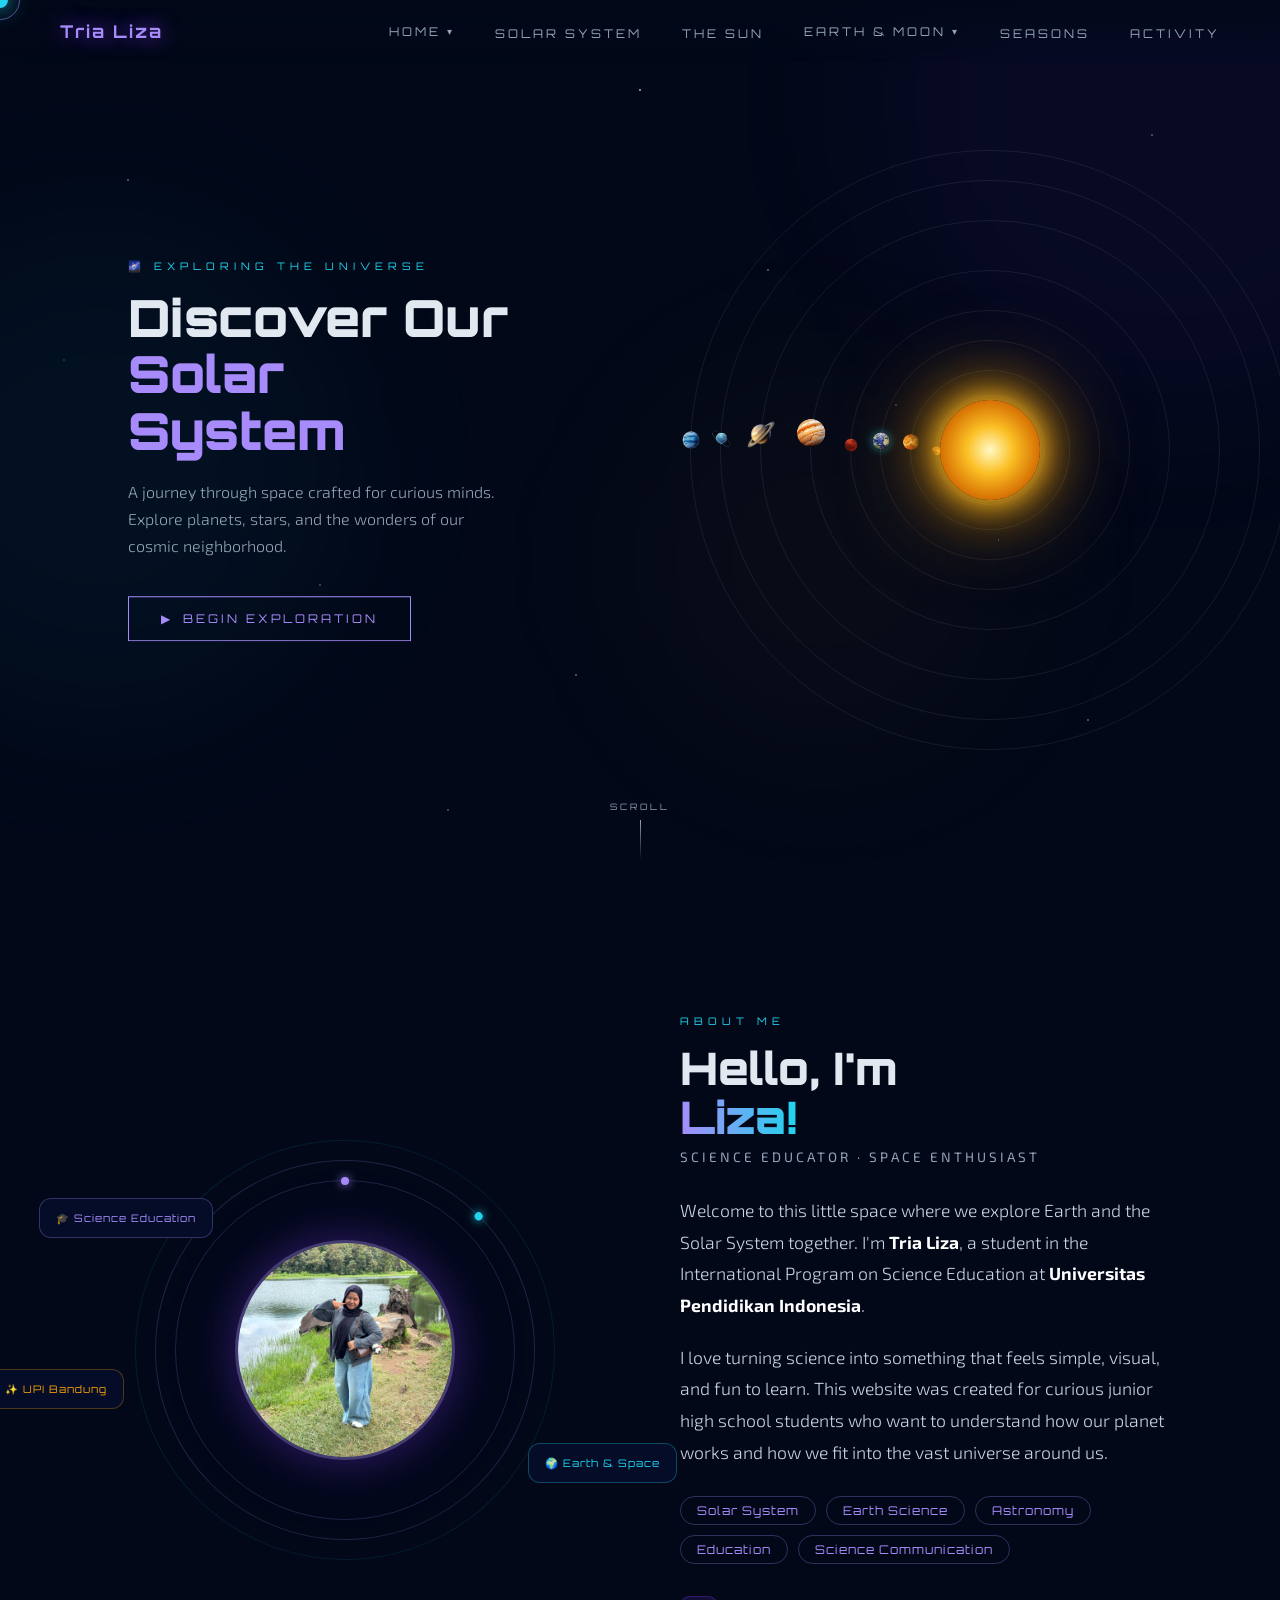
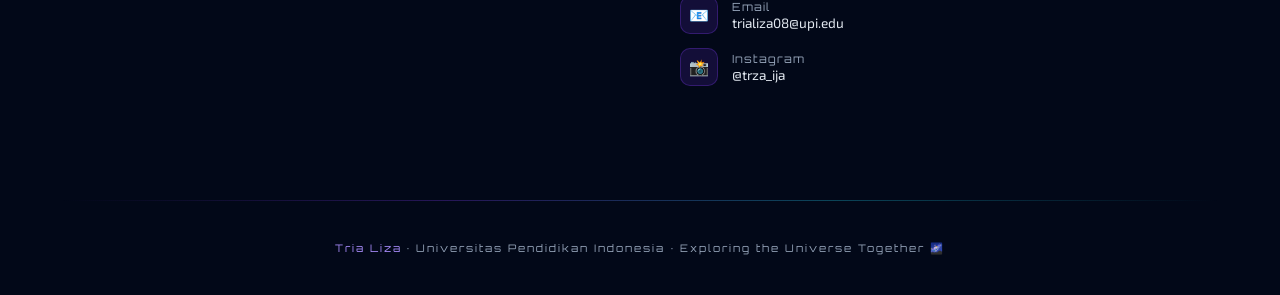
==== index.html @ 31dee335 "first commit" ====
<!DOCTYPE html>
<html lang="en">
<head>
<meta charset="UTF-8">
<meta name="viewport" content="width=device-width, initial-scale=1.0">
<title>Tria Liza | Solar System Explorer</title>
<link href="https://fonts.googleapis.com/css2?family=Orbitron:wght@400;700;900&family=Exo+2:ital,wght@0,300;0,400;0,600;1,300&display=swap" rel="stylesheet">
<link rel="stylesheet" href="images/styles.css">
</head>
<body>

<div class="cursor" id="cursor"></div>
<div class="cursor-trail" id="cursorTrail"></div>
<div class="stars-bg"></div>
<div class="nebula nebula-1"></div>
<div class="nebula nebula-2"></div>
<div class="nebula nebula-3"></div>

<!-- NAV -->
<nav>
  <a class="nav-logo" href="index.html">Tria Liza</a>
  <ul class="nav-links">
    <li class="has-dropdown">
      <a href="#">Home <span class="arrow">▾</span></a>
      <ul class="dropdown">
        <li><a href="index.html#home">Home</a></li>
        <li><a href="index.html#about">About Me</a></li>
        <li><a href="SDGs.html">SDGs</a></li>
      </ul>
    </li>
    <li><a href="solarsystem.html" class="nav-active">Solar System</a></li>
    <li><a href="sun.html">The Sun</a></li>
    <li class="has-dropdown">
      <a href="earth&moon.html">Earth & Moon <span class="arrow">▾</span></a>
      <ul class="dropdown">
        <li><a href="earth&moon.html?tab=earth">🌍 Earth</a></li>
        <li><a href="earth&moon.html?tab=moon">🌕 Moon</a></li>
      </ul>
    </li>
    <li><a href="seasons.html">Seasons</a></li>
    <li><a href="Activity.html">Activity</a></li>
  </ul>
</nav>

<!-- HERO -->
<section id="home">
  <div class="hero-text">
    <div class="hero-eyebrow">🌌 Exploring The Universe</div>
    <h1 class="hero-title">Discover Our <span>Solar System</span></h1>
    <p class="hero-sub">A journey through space crafted for curious minds. Explore planets, stars, and the wonders of our cosmic neighborhood.</p>
    <a href="#planets" class="hero-cta">
      <span>▶</span> Begin Exploration
    </a>
  </div>

  <div class="solar-system" id="solarSystem">
    <div class="sun"></div>

    <!-- Mercury -->
    <div class="orbit orbit-mercury">
      <div class="planet planet-mercury">
        <img src="images/Download_Mercury_planet_on_transparent_backdrop_for_free-removebg-preview.png" style="width:100%;height:100%;border-radius:50%;object-fit:cover;">
        <span class="planet-label">Mercury</span>
      </div>
    </div>

    <!-- Venus -->
    <div class="orbit orbit-venus">
      <div class="planet planet-venus">
        <img src="images/Earth_Venus_Planet_Solar_System_Night_Sky_PNG-removebg-preview.png" style="width:100%;height:100%;border-radius:50%;object-fit:cover;">
        <span class="planet-label">Venus</span>
      </div>
    </div>

    <!-- Earth -->
    <div class="orbit orbit-earth">
      <div class="planet planet-earth">
        <img src="images/download__3_-removebg-preview.png" style="width:100%;height:100%;border-radius:50%;object-fit:cover;">
        <span class="planet-label">Earth</span>
      </div>
    </div>

    <!-- Mars -->
    <div class="orbit orbit-mars">
      <div class="planet planet-mars">
        <img src="images/There_s_no_other_planet_in_the_Solar_System_that_is_redder_than_Mars__the_red_planet__-removebg-preview.png" style="width:100%;height:100%;border-radius:50%;object-fit:cover;">
        <span class="planet-label">Mars</span>
      </div>
    </div>

    <!-- Jupiter -->
    <div class="orbit orbit-jupiter">
      <div class="planet planet-jupiter">
        <img src="images/Beautiful_Planet_Jupiter__Solar_System__Space__Planet_PNG_Transparent_Image_and_Clipart_for_Free_Download-removebg-preview.png" style="width:100%;height:100%;border-radius:50%;object-fit:cover;">
        <span class="planet-label">Jupiter</span>
      </div>
    </div>

    <!-- Saturn -->
    <div class="orbit orbit-saturn">
      <div class="planet-saturn-wrap">
        <img src="images/Staurnus.png" style="width:28px;height:28px;object-fit:cover;">
        <span class="planet-label">Saturn</span>
      </div>
    </div>

    <!-- Uranus -->
    <div class="orbit orbit-uranus">
      <div class="planet planet-uranus">
        <img src="images/Uranus-removebg-preview.png" style="width:100%;height:100%;border-radius:50%;object-fit:cover;">
        <span class="planet-label">Uranus</span>
      </div>
    </div>

    <!-- Neptune -->
    <div class="orbit orbit-neptune">
      <div class="planet planet-neptune">
        <img src="images/Download_Contemporary_Neptune_Images_for_Your_Creative_Projects_for_free-removebg-preview.png" style="width:100%;height:100%;border-radius:50%;object-fit:cover;">
        <span class="planet-label">Neptune</span>
      </div>
    </div>
  </div>

  <div class="scroll-hint">SCROLL</div>
</section>

<!-- ABOUT ME -->
<section id="about">
  <div class="about-container">
    <div class="profile-wrap">
      <div class="profile-orbit">
        <div class="profile-ring ring-1">
          <div class="ring-dot"></div>
        </div>
        <div class="profile-ring ring-2">
          <div class="ring-dot ring-dot-cyan"></div>
        </div>
        <div class="profile-ring ring-3"></div>
        <div class="profile-img-wrap">
          <div class="profile-placeholder">
            <img src="images/WhatsApp Image 2026-02-26 at 04.43.34.jpeg" alt="Tria Liza">
          </div>
        </div>
      </div>
      <div class="float-badge badge-1">🎓 Science Education</div>
      <div class="float-badge badge-2">🌍 Earth & Space</div>
      <div class="float-badge badge-3">✨ UPI Bandung</div>
    </div>

    <div class="about-text">
      <span class="section-tag">About Me</span>
      <h2 class="about-name">Hello, I'm <br><span class="highlight">Liza!</span></h2>
      <p class="about-role">Science Educator · Space Enthusiast</p>
      <p class="about-desc">
        Welcome to this little space where we explore Earth and the Solar System together. I'm <strong style="color:white;">Tria Liza</strong>, a student in the International Program on Science Education at <strong style="color:white;">Universitas Pendidikan Indonesia</strong>.
      </p>
      <p class="about-desc">
        I love turning science into something that feels simple, visual, and fun to learn. This website was created for curious junior high school students who want to understand how our planet works and how we fit into the vast universe around us.
      </p>
      <div class="about-tags">
        <span class="tag">Solar System</span>
        <span class="tag">Earth Science</span>
        <span class="tag">Astronomy</span>
        <span class="tag">Education</span>
        <span class="tag">Science Communication</span>
      </div>
      <div class="contact-items">
        <div class="contact-item">
          <div class="contact-icon">📧</div>
          <div>
            <div class="contact-label">Email</div>
            <div class="contact-val">trializa08@upi.edu</div>
          </div>
        </div>
        <div class="contact-item">
          <div class="contact-icon">📸</div>
          <div>
            <div class="contact-label">Instagram</div>
            <div class="contact-val">@trza_ija</div>
          </div>
        </div>
      </div>
    </div>
  </div>
</section>

<div class="cosmic-divider"></div>

<footer>
  <span>Tria Liza</span> · Universitas Pendidikan Indonesia · Exploring the Universe Together 🌌
</footer>

<script src="images/main.js"></script>
</body>
</html>
---- images/styles.css ----
@import url('https://fonts.googleapis.com/css2?family=Orbitron:wght@400;700;900&family=Exo+2:ital,wght@0,300;0,400;0,600;1,300&display=swap');

/* ─── VARIABLES ─── */
:root {
  --space:  #020818;
  --deep:   #050d2a;
  --accent: #7c3aed;
  --glow:   #a78bfa;
  --gold:   #f59e0b;
  --orange: #f97316;
  --cyan:   #22d3ee;
  --text:   #e2e8f0;
  --muted:  #94a3b8;
}

/* ─── RESET ─── */
* { margin: 0; padding: 0; box-sizing: border-box; }
html { scroll-behavior: smooth; }
body {
  background: var(--space);
  color: var(--text);
  font-family: 'Exo 2', sans-serif;
  overflow-x: hidden;
  cursor: none;
}

/* ─── CUSTOM CURSOR ─── */
.cursor {
  position: fixed;
  width: 16px; height: 16px;
  background: var(--cyan);
  border-radius: 50%;
  pointer-events: none;
  z-index: 9999;
  transform: translate(-50%, -50%);
  transition: width 0.2s, height 0.2s, background 0.2s;
  box-shadow: 0 0 20px var(--cyan);
  mix-blend-mode: screen;
}
.cursor-trail {
  position: fixed;
  width: 40px; height: 40px;
  border: 1px solid var(--glow);
  border-radius: 50%;
  pointer-events: none;
  z-index: 9998;
  transform: translate(-50%, -50%);
  transition: all 0.1s ease;
  opacity: 0.5;
}

/* ─── STARS BACKGROUND ─── */
.stars-bg {
  position: fixed;
  top: 0; left: 0;
  width: 100%; height: 100%;
  pointer-events: none;
  z-index: 0;
  background:
    radial-gradient(1px 1px at 10% 20%, white, transparent),
    radial-gradient(1px 1px at 25% 65%, rgba(255,255,255,0.7), transparent),
    radial-gradient(1.5px 1.5px at 50% 10%, white, transparent),
    radial-gradient(1px 1px at 70% 45%, rgba(255,255,255,0.6), transparent),
    radial-gradient(1px 1px at 85% 80%, white, transparent),
    radial-gradient(1px 1px at 35% 90%, rgba(255,255,255,0.8), transparent),
    radial-gradient(1px 1px at 60% 30%, white, transparent),
    radial-gradient(2px 2px at 15% 55%, rgba(167,139,250,0.6), transparent),
    radial-gradient(1px 1px at 90% 15%, rgba(255,255,255,0.9), transparent),
    radial-gradient(1px 1px at 45% 75%, white, transparent),
    radial-gradient(1px 1px at 78% 60%, rgba(255,255,255,0.5), transparent),
    radial-gradient(1.5px 1.5px at 5% 40%, rgba(34,211,238,0.4), transparent);
}

/* ─── NEBULA ─── */
.nebula {
  position: fixed;
  border-radius: 50%;
  filter: blur(80px);
  pointer-events: none;
  z-index: 0;
}
.nebula-1 { width: 600px; height: 600px; background: rgba(124,58,237,0.06); top: -200px; right: -200px; }
.nebula-2 { width: 500px; height: 500px; background: rgba(34,211,238,0.04); bottom: 20%; left: -150px; }
.nebula-3 { width: 400px; height: 400px; background: rgba(245,158,11,0.03); top: 40%;   right: 20%; }

/* ─── NAV ─── */
nav {
  position: fixed;
  top: 0; left: 0; right: 0;
  z-index: 100;
  padding: 20px 60px;
  display: flex;
  justify-content: space-between;
  align-items: center;
  background: linear-gradient(to bottom, rgba(2,8,24,0.9), transparent);
  backdrop-filter: blur(10px);
}
.nav-logo {
  font-family: 'Orbitron', sans-serif;
  font-size: 1.1rem;
  font-weight: 700;
  letter-spacing: 2px;
  color: var(--glow);
  text-shadow: 0 0 20px var(--accent);
  text-decoration: none;
}
.nav-links {
  display: flex;
  gap: 40px;
  list-style: none;
  align-items: center;
}
.nav-links a {
  font-family: 'Orbitron', sans-serif;
  font-size: 0.75rem;
  letter-spacing: 3px;
  text-transform: uppercase;
  color: var(--muted);
  text-decoration: none;
  transition: color 0.3s;
  position: relative;
}
.nav-links a::after {
  content: '';
  position: absolute;
  bottom: -4px; left: 0;
  width: 0; height: 1px;
  background: var(--cyan);
  transition: width 0.3s;
}
.nav-links a:hover { color: var(--cyan); }
.nav-links a:hover::after { width: 100%; }

/* ─── DROPDOWN ─── */
.has-dropdown { position: relative; }
.has-dropdown > a { display: flex; align-items: center; gap: 6px; }
.arrow { font-size: .65rem; transition: transform .3s; }
.has-dropdown.open .arrow { transform: rotate(180deg); }
.dropdown {
  display: none; flex-direction: column;
  position: absolute; top: calc(100% + 14px); left: 50%;
  transform: translateX(-50%);
  background: rgba(5,13,42,.97);
  border: 1px solid rgba(167,139,250,.2);
  border-radius: 14px; padding: 10px 0;
  list-style: none; min-width: 180px;
  backdrop-filter: blur(16px);
  box-shadow: 0 8px 40px rgba(124,58,237,.25);
  z-index: 200;
}
.has-dropdown.open .dropdown { display: flex; }
.dropdown li a {
  display: flex; align-items: center; gap: 10px;
  padding: 10px 20px;
  font-family: 'Orbitron', sans-serif; font-size: .68rem;
  letter-spacing: 1.5px; color: var(--muted);
  text-decoration: none;
  transition: color .2s, background .2s; white-space: nowrap;
}
.dropdown li a::after { display: none; }
.dropdown li a:hover { color: var(--cyan); background: rgba(34,211,238,.07); }
/* ─── COSMIC DIVIDER ─── */
.cosmic-divider {
  height: 1px;
  background: linear-gradient(to right, transparent, var(--accent), var(--cyan), transparent);
  margin: 0 60px;
  opacity: 0.3;
  position: relative;
  z-index: 1;
}

/* ─── FOOTER ─── */
footer {
  position: relative;
  z-index: 1;
  text-align: center;
  padding: 40px;
  font-family: 'Orbitron', sans-serif;
  font-size: 0.65rem;
  letter-spacing: 2px;
  color: var(--muted);
}
footer span { color: var(--glow); }

/* ══════════════════════════════════════
   INDEX.HTML ONLY STYLES BELOW
   ══════════════════════════════════════ */

/* ─── HERO SECTION ─── */
#home {
  position: relative;
  height: 100vh;
  display: flex;
  align-items: center;
  justify-content: center;
  overflow: hidden;
}
.hero-text {
  position: absolute;
  left: 10%; top: 50%;
  transform: translateY(-50%);
  z-index: 20;
  max-width: 380px;
}
.hero-eyebrow {
  font-family: 'Orbitron', sans-serif;
  font-size: 0.65rem; letter-spacing: 5px;
  color: var(--cyan); text-transform: uppercase;
  margin-bottom: 16px;
  opacity: 0; animation: fadeUp 0.8s 0.3s ease forwards;
}
.hero-title {
  font-family: 'Orbitron', sans-serif;
  font-size: clamp(2rem, 4vw, 3.2rem);
  font-weight: 900; line-height: 1.1; margin-bottom: 20px;
  opacity: 0; animation: fadeUp 0.8s 0.6s ease forwards;
}
.hero-title span { color: var(--glow); }
.hero-sub {
  font-size: 1rem; font-weight: 300; line-height: 1.7;
  color: var(--muted); margin-bottom: 36px;
  opacity: 0; animation: fadeUp 0.8s 0.9s ease forwards;
}
.hero-cta {
  display: inline-flex; align-items: center; gap: 10px;
  padding: 14px 32px;
  background: transparent; border: 1px solid var(--glow);
  color: var(--glow);
  font-family: 'Orbitron', sans-serif;
  font-size: 0.75rem; letter-spacing: 3px;
  text-decoration: none; text-transform: uppercase;
  transition: all 0.3s;
  opacity: 0; animation: fadeUp 0.8s 1.2s ease forwards;
  position: relative; overflow: hidden;
}
.hero-cta::before {
  content: ''; position: absolute; top: 0; left: -100%;
  width: 100%; height: 100%;
  background: linear-gradient(90deg, transparent, rgba(124,58,237,0.3), transparent);
  transition: left 0.5s;
}
.hero-cta:hover::before { left: 100%; }
.hero-cta:hover {
  background: rgba(124,58,237,0.2);
  box-shadow: 0 0 30px rgba(124,58,237,0.4);
  color: white;
}
@keyframes fadeUp {
  from { opacity: 0; transform: translateY(30px); }
  to   { opacity: 1; transform: translateY(0); }
}

/* ─── SCROLL HINT ─── */
.scroll-hint {
  position: absolute; bottom: 40px; left: 50%;
  transform: translateX(-50%);
  display: flex; flex-direction: column; align-items: center; gap: 8px;
  font-family: 'Orbitron', sans-serif;
  font-size: 0.55rem; letter-spacing: 3px; color: var(--muted);
  animation: bounce 2s infinite;
}
.scroll-hint::after {
  content: ''; width: 1px; height: 40px;
  background: linear-gradient(to bottom, var(--muted), transparent);
}
@keyframes bounce {
  0%, 100% { transform: translateX(-50%) translateY(0); }
  50%       { transform: translateX(-50%) translateY(-10px); }
}

/* ─── SOLAR SYSTEM ─── */
.solar-system {
  position: relative;
  width: 600px; height: 600px;
  flex-shrink: 0; margin-left: auto; margin-right: -10px;
}
.sun {
  position: absolute; top: 50%; left: 50%;
  transform: translate(-50%, -50%);
  width: 100px; height: 100px;
  background: radial-gradient(circle, #fff9c4, #fbbf24, #d97706, #92400e);
  border-radius: 50%;
  box-shadow: 0 0 30px #fbbf24, 0 0 60px #f59e0b, 0 0 100px rgba(245,158,11,0.5), 0 0 150px rgba(245,158,11,0.2);
  overflow: hidden; z-index: 10;
  animation: sunPulse 3s ease-in-out infinite;
}
@keyframes sunPulse {
  0%, 100% { box-shadow: 0 0 30px #fbbf24, 0 0 60px #f59e0b, 0 0 100px rgba(245,158,11,0.5); }
  50%       { box-shadow: 0 0 50px #fbbf24, 0 0 80px #f59e0b, 0 0 150px rgba(245,158,11,0.6), 0 0 200px rgba(245,158,11,0.3); }
}
.orbit {
  position: absolute; top: 50%; left: 50%;
  transform: translate(-50%, -50%);
  border-radius: 50%; border: 1px solid rgba(255,255,255,0.08);
  animation: orbitSpin linear infinite;
}
.planet {
  position: absolute; border-radius: 50%;
  top: 50%; left: 0; transform: translateY(-50%);
}
@keyframes orbitSpin {
  from { transform: translate(-50%, -50%) rotate(0deg); }
  to   { transform: translate(-50%, -50%) rotate(360deg); }
}
.orbit-mercury  { width: 110px; height: 110px; animation-duration: 4s; }
.planet-mercury { width: 10px;  height: 10px;  background: none; margin-left: -5px;  margin-top: -5px; }
.orbit-venus    { width: 160px; height: 160px; animation-duration: 7s; }
.planet-venus   { width: 16px;  height: 16px;  background: none; margin-left: -8px;  margin-top: -8px; }
.orbit-earth    { width: 220px; height: 220px; animation-duration: 12s; }
.planet-earth   { width: 18px;  height: 18px;  background: none; margin-left: -9px;  margin-top: -9px; box-shadow: 0 0 8px rgba(34,211,238,0.5); }
.orbit-mars     { width: 280px; height: 280px; animation-duration: 20s; }
.planet-mars    { width: 14px;  height: 14px;  background: none; margin-left: -7px;  margin-top: -7px; }
.orbit-jupiter  { width: 360px; height: 360px; animation-duration: 40s; }
.planet-jupiter { width: 34px;  height: 34px;  background: none; margin-left: -17px; margin-top: -17px; }
.orbit-saturn   { width: 460px; height: 460px; animation-duration: 70s; }
.planet-saturn-wrap { position: absolute; top: 50%; left: 0; transform: translateY(-50%); margin-left: -14px; margin-top: -14px; }
.planet-saturn  { width: 60px;  height: 60px;  background: none; border-radius: 0; }
.orbit-uranus   { width: 540px; height: 540px; animation-duration: 100s; }
.planet-uranus  { width: 22px;  height: 22px;  background: none; margin-left: -11px; margin-top: -11px; }
.orbit-neptune  { width: 600px; height: 600px; animation-duration: 130s; }
.planet-neptune { width: 20px;  height: 20px;  background: none; margin-left: -10px; margin-top: -10px; }

.planet-label {
  position: absolute;
  font-family: 'Orbitron', sans-serif; font-size: 0.55rem; letter-spacing: 1px;
  color: var(--muted); white-space: nowrap;
  top: -18px; left: 50%; transform: translateX(-50%);
  opacity: 0; transition: opacity 0.3s;
}
.planet:hover .planet-label,
.planet-saturn-wrap:hover .planet-label { opacity: 1; color: var(--cyan); }

/* ─── PLANETS INFO SECTION ─── */
#planets { position: relative; z-index: 1; padding: 100px 60px; }
.section-header { text-align: center; margin-bottom: 70px; }
.section-tag {
  font-family: 'Orbitron', sans-serif; font-size: 0.65rem;
  letter-spacing: 5px; color: var(--cyan); text-transform: uppercase;
  margin-bottom: 16px; display: block;
}
.section-title {
  font-family: 'Orbitron', sans-serif;
  font-size: clamp(1.8rem, 3vw, 2.5rem); font-weight: 700; line-height: 1.2;
}
.section-title span { color: var(--glow); }

.planets-grid {
  display: grid;
  grid-template-columns: repeat(auto-fit, minmax(200px, 1fr));
  gap: 20px; max-width: 1200px; margin: 0 auto;
}
.planet-card {
  background: linear-gradient(135deg, rgba(255,255,255,0.04), rgba(255,255,255,0.01));
  border: 1px solid rgba(255,255,255,0.07);
  border-radius: 16px; padding: 28px 22px;
  transition: all 0.4s; cursor: default; position: relative; overflow: hidden;
}
.planet-card::before {
  content: ''; position: absolute; top: 0; left: 0;
  width: 100%; height: 2px;
  background: var(--card-color, var(--glow));
  transform: scaleX(0); transition: transform 0.4s; transform-origin: left;
}
.planet-card:hover { transform: translateY(-8px); border-color: rgba(255,255,255,0.15); }
.planet-card:hover::before { transform: scaleX(1); }
.card-title {
  font-family: 'Orbitron', sans-serif; font-size: 0.85rem;
  font-weight: 700; letter-spacing: 2px; margin-bottom: 10px; color: white;
}
.card-text { font-size: 0.8rem; line-height: 1.6; color: var(--muted); font-weight: 300; }
.card-stat {
  margin-top: 14px; font-family: 'Orbitron', sans-serif;
  font-size: 0.65rem; letter-spacing: 1px; color: var(--card-color, var(--cyan));
}

/* ─── ABOUT SECTION ─── */
#about {
  position: relative; z-index: 1;
  padding: 100px 60px; min-height: 100vh; display: flex; align-items: center;
}
.about-container {
  max-width: 1100px; margin: 0 auto;
  display: grid; grid-template-columns: 1fr 1fr; gap: 80px; align-items: center;
}
.profile-wrap { position: relative; display: flex; justify-content: center; align-items: center; }
.profile-orbit { position: relative; width: 380px; height: 380px; }
.profile-ring {
  position: absolute; top: 50%; left: 50%;
  border-radius: 50%; border: 1px solid rgba(167,139,250,0.2);
  animation: ringRotate linear infinite;
}
.ring-1 { width: 340px; height: 340px; transform: translate(-50%, -50%);               animation-duration: 8s; }
.ring-2 { width: 380px; height: 380px; transform: translate(-50%, -50%) rotate(45deg); animation-duration: 14s; animation-direction: reverse; }
.ring-3 { width: 420px; height: 420px; transform: translate(-50%, -50%) rotate(20deg); animation-duration: 20s; border-color: rgba(34,211,238,0.1); }
@keyframes ringRotate { to { transform: translate(-50%, -50%) rotate(360deg); } }
.ring-dot {
  position: absolute; width: 8px; height: 8px; border-radius: 50%;
  background: var(--glow); top: 0; left: 50%;
  transform: translateX(-50%) translateY(-4px); box-shadow: 0 0 10px var(--glow);
}
.ring-dot-cyan { background: var(--cyan); box-shadow: 0 0 10px var(--cyan); }
.profile-img-wrap {
  position: absolute; top: 50%; left: 50%; transform: translate(-50%, -50%);
  width: 220px; height: 220px; border-radius: 50%; overflow: hidden;
  border: 3px solid rgba(167,139,250,0.4);
  box-shadow: 0 0 40px rgba(124,58,237,0.3), 0 0 80px rgba(124,58,237,0.15), inset 0 0 30px rgba(124,58,237,0.1);
  animation: profileFloat 5s ease-in-out infinite;
}
@keyframes profileFloat {
  0%, 100% { transform: translate(-50%, -50%) translateY(0px); }
  50%       { transform: translate(-50%, -50%) translateY(-15px); }
}
.profile-img-wrap img {
  width: 100%; height: 100%; object-fit: cover;
  object-position: top center; filter: saturate(1.1) contrast(1.05);
}
.profile-placeholder {
  width: 100%; height: 100%;
  background: linear-gradient(135deg, #1e1b4b, #312e81, #4c1d95);
  display: flex; align-items: center; justify-content: center;
  font-family: 'Orbitron', sans-serif; font-size: 3rem; color: var(--glow);
}
.float-badge {
  position: absolute;
  background: rgba(5,13,42,0.95); border: 1px solid rgba(167,139,250,0.3);
  border-radius: 12px; padding: 12px 16px;
  font-family: 'Orbitron', sans-serif; font-size: 0.65rem; letter-spacing: 1px;
  color: var(--glow); animation: badgeFloat ease-in-out infinite;
  backdrop-filter: blur(10px); white-space: nowrap;
}
.badge-1 { top: 10%;  left: -10%;  animation-duration: 4s; animation-delay: 0s; }
.badge-2 { bottom: 15%; right: -15%; animation-duration: 5s; animation-delay: 1s; color: var(--cyan); border-color: rgba(34,211,238,0.3); }
.badge-3 { top: 55%;  left: -20%;  animation-duration: 6s; animation-delay: 0.5s; color: var(--gold); border-color: rgba(245,158,11,0.3); }
@keyframes badgeFloat {
  0%, 100% { transform: translateY(0); }
  50%       { transform: translateY(-10px); }
}
.about-text .section-tag { text-align: left; }
.about-name {
  font-family: 'Orbitron', sans-serif;
  font-size: clamp(2rem, 3.5vw, 3rem); font-weight: 900; line-height: 1.1; margin-bottom: 6px;
}
.about-name .highlight {
  background: linear-gradient(90deg, var(--glow), var(--cyan));
  -webkit-background-clip: text; -webkit-text-fill-color: transparent; background-clip: text;
}
.about-role { font-size: 0.85rem; letter-spacing: 3px; color: var(--muted); text-transform: uppercase; margin-bottom: 30px; }
.about-desc { font-size: 1.1rem; line-height: 1.8; color: #cbd5e1; font-weight: 300; margin-bottom: 20px; }
.about-tags { display: flex; flex-wrap: wrap; gap: 10px; margin: 28px 0; }
.tag {
  padding: 6px 16px; border: 1px solid rgba(167,139,250,0.3); border-radius: 100px;
  font-size: 0.75rem; letter-spacing: 1px; color: var(--glow);
  font-family: 'Orbitron', sans-serif; transition: all 0.3s;
}
.tag:hover { background: rgba(124,58,237,0.2); border-color: var(--glow); }
.contact-items { display: flex; flex-direction: column; gap: 14px; margin-top: 32px; }
.contact-item  { display: flex; align-items: center; gap: 14px; font-size: 0.9rem; }
.contact-icon {
  width: 38px; height: 38px; background: rgba(124,58,237,0.15);
  border: 1px solid rgba(124,58,237,0.3); border-radius: 10px;
  display: flex; align-items: center; justify-content: center;
  font-size: 1rem; flex-shrink: 0;
}
.contact-label { font-size: 0.7rem; letter-spacing: 1px; color: var(--muted); font-family: 'Orbitron', sans-serif; }
.contact-val   { font-size: 0.85rem; color: var(--text); }

/* ══════════════════════════════════════
   THE SUN SECTION
   ══════════════════════════════════════ */

#sun {
  position: relative; z-index: 1;
  padding: 100px 60px;
  max-width: 1200px; margin: 0 auto;
}

.sun-content { margin-bottom: 60px; }

.sun-sub-header { margin-bottom: 28px; }
.sun-sub-title {
  font-family: 'Orbitron', sans-serif;
  font-size: clamp(1.2rem, 2vw, 1.6rem);
  font-weight: 700;
}
.sun-sub-title span { color: var(--gold); }

.layers-hint {
  font-size: 0.82rem; color: var(--muted); font-style: italic; margin-top: 6px;
}

/* Sun live image */
.sun-img-wrap {
  width: 100%; border-radius: 20px; overflow: hidden;
  border: 1px solid rgba(249,115,22,0.2);
  box-shadow: 0 0 60px rgba(249,115,22,0.1);
  background: #000;
}
.sun-img-wrap img { width: 100%; display: block; object-fit: cover; }
.sun-img-caption {
  padding: 14px 20px;
  font-family: 'Orbitron', sans-serif; font-size: 0.6rem;
  letter-spacing: 2px; color: var(--muted);
  background: rgba(5,13,42,0.8); text-align: center;
}

/* Stats cards */
.char-grid {
  display: grid;
  grid-template-columns: repeat(auto-fit, minmax(200px, 1fr));
  gap: 16px;
}
.char-card {
  background: linear-gradient(135deg, rgba(249,115,22,0.06), rgba(245,158,11,0.03));
  border: 1px solid rgba(249,115,22,0.15);
  border-radius: 16px; padding: 24px 20px;
  transition: all 0.3s; position: relative; overflow: hidden;
}
.char-card::before {
  content: ''; position: absolute; top: 0; left: 0;
  width: 100%; height: 2px;
  background: linear-gradient(90deg, var(--gold), var(--orange));
  transform: scaleX(0); transition: transform 0.4s; transform-origin: left;
}
.char-card:hover { transform: translateY(-4px); border-color: rgba(249,115,22,0.3); }
.char-card:hover::before { transform: scaleX(1); }
.char-icon { font-size: 1.8rem; margin-bottom: 10px; }
.char-label {
  font-family: 'Orbitron', sans-serif; font-size: 0.6rem;
  letter-spacing: 2px; color: var(--muted); text-transform: uppercase; margin-bottom: 6px;
}
.char-value {
  font-family: 'Orbitron', sans-serif; font-size: 1rem;
  font-weight: 700; color: var(--gold); line-height: 1.3;
}
.char-sub { font-size: 0.75rem; color: var(--muted); margin-top: 4px; }

/* Layers diagram */
.layers-diagram-wrap {
  display: grid; grid-template-columns: 1fr 360px; gap: 30px; align-items: start;
}
.diagram-img-wrap {
  position: relative; border-radius: 20px; overflow: hidden;
  border: 1px solid rgba(249,115,22,0.2);
  box-shadow: 0 0 40px rgba(249,115,22,0.08);
  background: #000; aspect-ratio: 1 / 1;
}
.diagram-img-wrap img { width: 100%; height: 100%; object-fit: cover; display: block; }
.diag-pin {
  position: absolute; transform: translate(-50%, -50%); cursor: pointer; z-index: 10;
}
.pin-dot {
  width: 14px; height: 14px; border-radius: 50%;
  background: var(--pc, var(--gold)); border: 2px solid rgba(255,255,255,0.8);
  box-shadow: 0 0 0 3px color-mix(in srgb, var(--pc, var(--gold)) 30%, transparent), 0 0 12px var(--pc, var(--gold));
  transition: transform 0.2s, box-shadow 0.2s; position: relative; z-index: 2;
}
.diag-pin:hover .pin-dot, .diag-pin.active .pin-dot {
  transform: scale(1.4);
  box-shadow: 0 0 0 6px color-mix(in srgb, var(--pc, var(--gold)) 25%, transparent), 0 0 20px var(--pc, var(--gold));
}
.pin-label {
  position: absolute; top: 50%; transform: translateY(-50%);
  font-family: 'Orbitron', sans-serif; font-size: 0.58rem; letter-spacing: 1.5px;
  color: rgba(255,255,255,0.85); white-space: nowrap;
  background: rgba(2,8,24,0.85); border: 1px solid rgba(255,255,255,0.1);
  border-radius: 6px; padding: 4px 8px; backdrop-filter: blur(6px);
  pointer-events: none; transition: color 0.2s, border-color 0.2s;
}
.pin-label.pin-right { left: 22px; }
.pin-label.pin-left  { right: 22px; }
.diag-pin:hover .pin-label, .diag-pin.active .pin-label {
  color: white; border-color: var(--pc, var(--gold));
  box-shadow: 0 0 8px color-mix(in srgb, var(--pc, var(--gold)) 40%, transparent);
}
.pin-label::before {
  content: ''; position: absolute; top: 50%; width: 10px; height: 1px; background: rgba(255,255,255,0.3);
}
.pin-label.pin-right::before { left: -10px; }
.pin-label.pin-left::before  { right: -10px; }
.layers-info-panel {
  position: sticky; top: 100px;
  background: linear-gradient(135deg, rgba(255,255,255,0.04), rgba(255,255,255,0.01));
  border: 1px solid rgba(255,255,255,0.08);
  border-radius: 20px; padding: 30px; min-height: 260px;
  display: flex; align-items: center;
}
.layer-info { display: none; flex-direction: column; gap: 12px; width: 100%; animation: fadeIn 0.3s ease; }
.layer-info.active { display: flex; }
@keyframes fadeIn {
  from { opacity: 0; transform: translateY(8px); }
  to   { opacity: 1; transform: translateY(0); }
}
.info-icon { font-size: 2.4rem; }
.info-name { font-family: 'Orbitron', sans-serif; font-size: 1.1rem; font-weight: 700; letter-spacing: 2px; color: var(--gold); }
.info-desc { font-size: 0.88rem; line-height: 1.8; color: #cbd5e1; font-weight: 300; }
.info-desc strong { color: white; font-weight: 600; }

/* Phenomena */
.phenom-grid {
  display: grid; grid-template-columns: repeat(auto-fit, minmax(240px, 1fr)); gap: 20px;
}
.phenom-card {
  background: linear-gradient(135deg, rgba(255,255,255,0.04), rgba(255,255,255,0.01));
  border: 1px solid rgba(255,255,255,0.07);
  border-radius: 16px; padding: 28px 22px;
  transition: all 0.4s; position: relative; overflow: hidden;
}
.phenom-card::after {
  content: ''; position: absolute; inset: 0;
  background: radial-gradient(circle at 50% 120%, var(--phenom-color, rgba(249,115,22,0.1)), transparent 70%);
  opacity: 0; transition: opacity 0.4s;
}
.phenom-card:hover { transform: translateY(-6px); border-color: rgba(249,115,22,0.25); }
.phenom-card:hover::after { opacity: 1; }
.phenom-emoji { font-size: 3.2rem; margin-bottom: 14px; display: block; }
.phenom-title {
  font-family: 'Orbitron', sans-serif; font-size: 0.8rem;
  font-weight: 700; letter-spacing: 2px; color: white; margin-bottom: 10px;
}
.phenom-text { font-size: 0.82rem; line-height: 1.7; color: var(--muted); font-weight: 300; }

/* Eclipse */
.eclipse-grid {
  display: grid; grid-template-columns: repeat(auto-fit, minmax(240px, 1fr)); gap: 20px;
}
.eclipse-card {
  background: linear-gradient(135deg, rgba(167,139,250,0.06), rgba(167,139,250,0.02));
  border: 1px solid rgba(167,139,250,0.15);
  border-radius: 16px; padding: 28px 22px;
  transition: all 0.3s;
}
.eclipse-card:hover { transform: translateY(-4px); border-color: rgba(167,139,250,0.3); }
.eclipse-emoji { font-size: 2.2rem; margin-bottom: 14px; display: block; }
.eclipse-type {
  font-family: 'Orbitron', sans-serif; font-size: 0.8rem;
  font-weight: 700; letter-spacing: 2px; color: var(--glow); margin-bottom: 10px;
}
.eclipse-text { font-size: 0.82rem; line-height: 1.7; color: var(--muted); font-weight: 300; }

/* Role in Life */
.role-grid {
  display: grid; grid-template-columns: repeat(auto-fit, minmax(220px, 1fr)); gap: 20px;
}
.role-card {
  background: linear-gradient(135deg, rgba(34,211,238,0.05), rgba(34,211,238,0.01));
  border: 1px solid rgba(34,211,238,0.12);
  border-radius: 16px; padding: 26px 22px;
  transition: all 0.3s;
}
.role-card:hover { transform: translateY(-4px); border-color: rgba(34,211,238,0.25); }
.role-emoji { font-size: 2rem; margin-bottom: 12px; display: block; }
.role-title {
  font-family: 'Orbitron', sans-serif; font-size: 1.1rem;
  font-weight: 700; letter-spacing: 2px; color: var(--cyan); margin-bottom: 10px;
}
.role-text { font-size: 0.82rem; line-height: 1.7; color: var(--muted); font-weight: 300; }

/* Responsive */
@media (max-width: 768px) {
  #sun { padding: 60px 24px; }
  .layers-diagram-wrap { grid-template-columns: 1fr; }
  .layers-info-panel { position: static; min-height: 200px; }
}
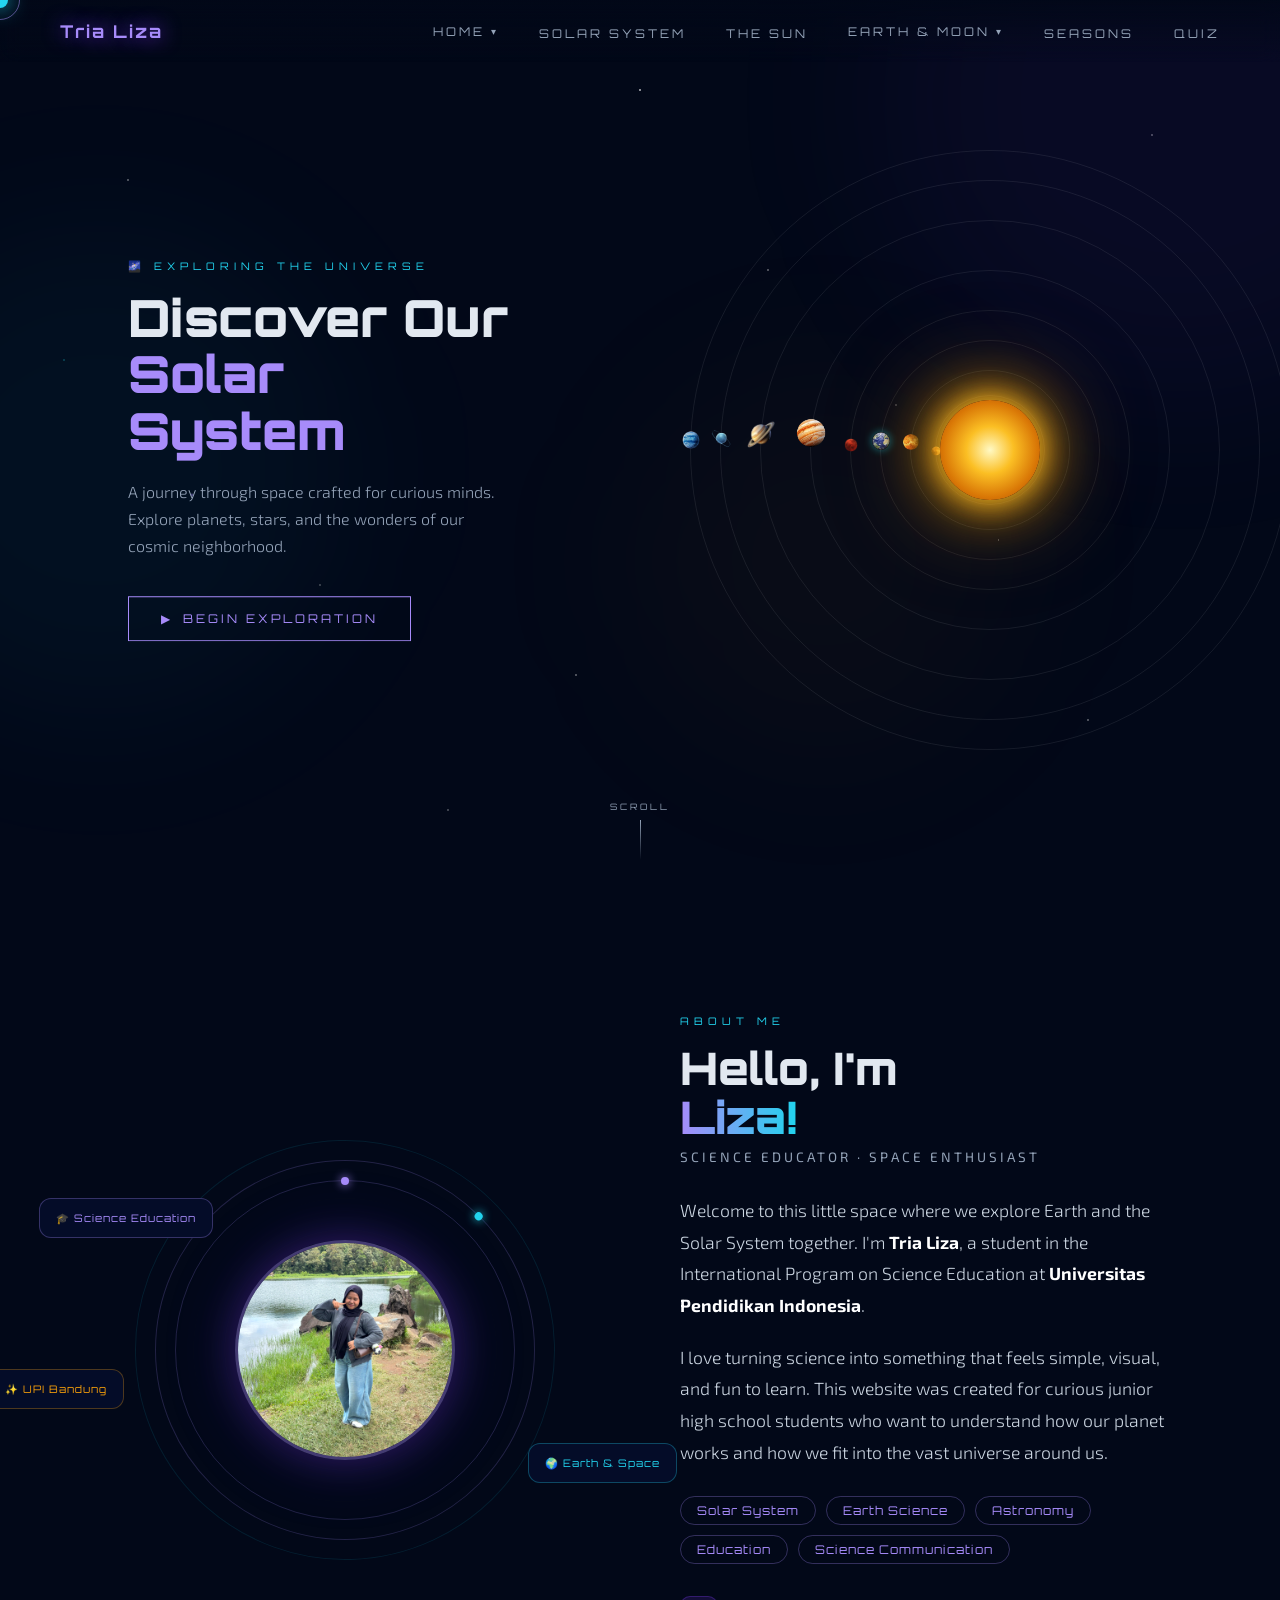
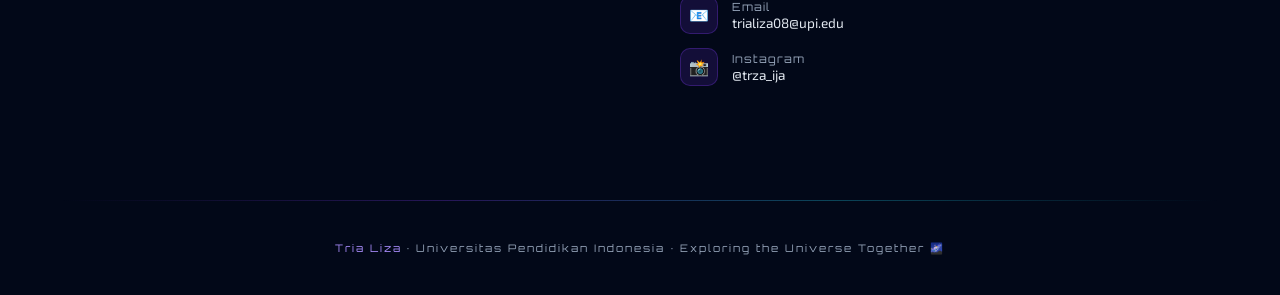
==== commit 61e0c3a9: "update website" ====
--- a/index.html
+++ b/index.html
@@ -38,7 +38,7 @@
       </ul>
     </li>
     <li><a href="seasons.html">Seasons</a></li>
-    <li><a href="Activity.html">Activity</a></li>
+    <li><a href="Activity.html">Quiz</a></li>
   </ul>
 </nav>
 
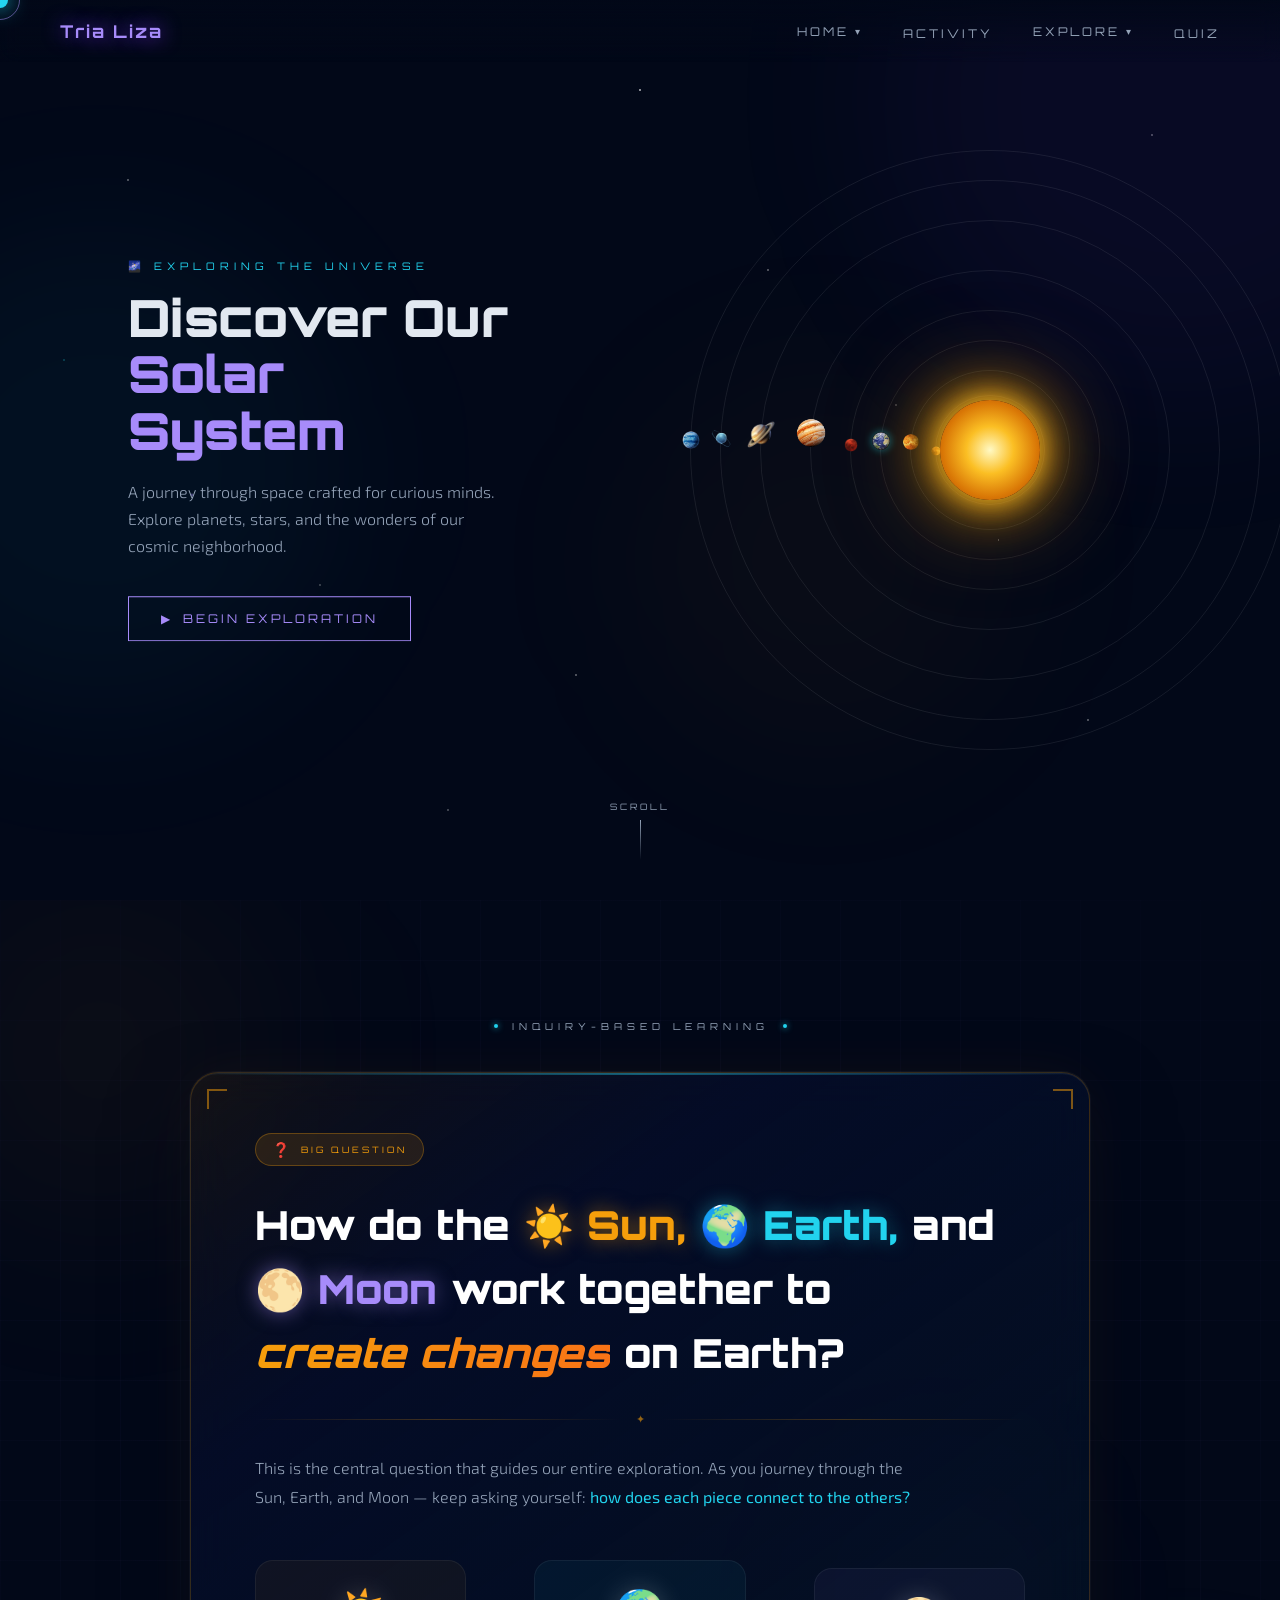
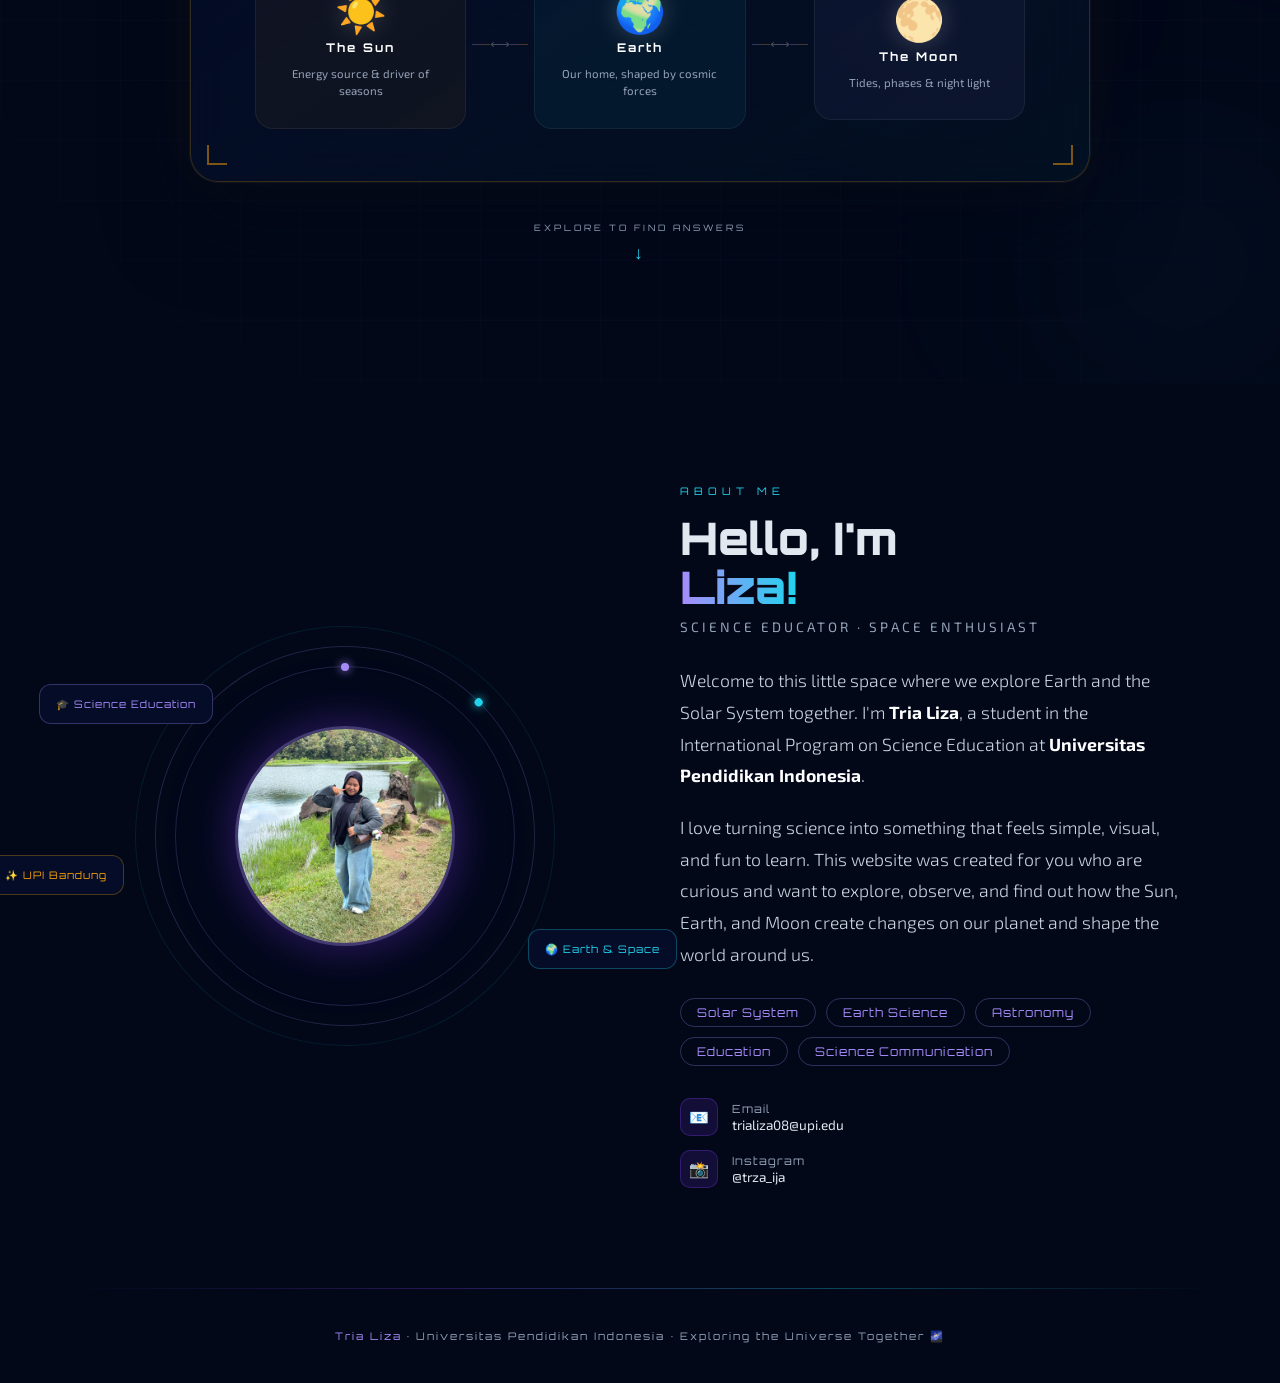
==== commit 7e7e1989: "update all pages and fix layout" ====
--- a/index.html
+++ b/index.html
@@ -20,6 +20,7 @@
 <nav>
   <a class="nav-logo" href="index.html">Tria Liza</a>
   <ul class="nav-links">
+
     <li class="has-dropdown">
       <a href="#">Home <span class="arrow">▾</span></a>
       <ul class="dropdown">
@@ -28,17 +29,21 @@
         <li><a href="SDGs.html">SDGs</a></li>
       </ul>
     </li>
-    <li><a href="solarsystem.html" class="nav-active">Solar System</a></li>
-    <li><a href="sun.html">The Sun</a></li>
+
+    <li><a href="investigation.html">Activity</a></li>
+
     <li class="has-dropdown">
-      <a href="earth&moon.html">Earth & Moon <span class="arrow">▾</span></a>
+      <a href="#">Explore <span class="arrow">▾</span></a>
       <ul class="dropdown">
-        <li><a href="earth&moon.html?tab=earth">🌍 Earth</a></li>
-        <li><a href="earth&moon.html?tab=moon">🌕 Moon</a></li>
+        <li><a href="solarsystem.html">Solar System</a></li>
+        <li><a href="sun.html">The Sun</a></li>
+        <li><a href="earth&moon.html">Earth & Moon</a></li>
+        <li><a href="seasons.html">Seasons</a></li>
       </ul>
     </li>
-    <li><a href="seasons.html">Seasons</a></li>
+
     <li><a href="Activity.html">Quiz</a></li>
+
   </ul>
 </nav>
 
@@ -124,6 +129,114 @@
   <div class="scroll-hint">SCROLL</div>
 </section>
 
+<!-- ═══════════════════════════════════════════════════════
+     BIG QUESTION SECTION — Paste this AFTER the #home section
+     and BEFORE the #about section in your index.html
+     ═══════════════════════════════════════════════════════ -->
+
+<section id="big-question">
+
+  <!-- Floating decorative orbs -->
+  <div class="bq-orb bq-orb-1"></div>
+  <div class="bq-orb bq-orb-2"></div>
+  <div class="bq-orb bq-orb-3"></div>
+
+  <!-- Grid lines texture -->
+  <div class="bq-grid"></div>
+
+  <div class="bq-inner">
+
+    <!-- Top eyebrow label -->
+    <div class="bq-eyebrow">
+      <span class="bq-dot"></span>
+      <span>Inquiry-Based Learning</span>
+      <span class="bq-dot"></span>
+    </div>
+
+    <!-- Main question card -->
+    <div class="bq-card">
+
+      <!-- Corner decorators -->
+      <div class="bq-corner bq-corner-tl"></div>
+      <div class="bq-corner bq-corner-tr"></div>
+      <div class="bq-corner bq-corner-bl"></div>
+      <div class="bq-corner bq-corner-br"></div>
+
+      <!-- Scan line effect -->
+      <div class="bq-scanline"></div>
+
+      <!-- Label chip -->
+      <div class="bq-chip">
+        <span class="bq-chip-icon">❓</span>
+        BIG QUESTION
+      </div>
+
+      <!-- The question text -->
+      <h2 class="bq-question">
+        <span class="bq-word" style="--i:0">How do the</span>
+        <span class="bq-word bq-sun" style="--i:1">☀️ Sun,</span>
+        <span class="bq-word bq-earth" style="--i:2">🌍 Earth,</span>
+        <span class="bq-word" style="--i:3">and</span>
+        <span class="bq-word bq-moon" style="--i:4">🌕 Moon</span>
+        <span class="bq-word" style="--i:5">work together to</span>
+        <span class="bq-word bq-highlight" style="--i:6">create changes</span>
+        <span class="bq-word" style="--i:7">on Earth?</span>
+      </h2>
+
+      <!-- Divider line -->
+      <div class="bq-divider">
+        <span class="bq-divider-line"></span>
+        <span class="bq-divider-gem">✦</span>
+        <span class="bq-divider-line"></span>
+      </div>
+
+      <!-- Sub-text -->
+      <p class="bq-sub">
+        This is the central question that guides our entire exploration.
+        As you journey through the Sun, Earth, and Moon — keep asking yourself:
+        <em>how does each piece connect to the others?</em>
+      </p>
+
+      <!-- Three pillars -->
+      <div class="bq-pillars">
+        <div class="bq-pillar bq-pillar-sun">
+          <div class="bq-pillar-icon">☀️</div>
+          <div class="bq-pillar-name">The Sun</div>
+          <div class="bq-pillar-desc">Energy source &amp; driver of seasons</div>
+        </div>
+        <div class="bq-pillar-connector">
+          <div class="bq-connector-line"></div>
+          <div class="bq-connector-arrow">⟷</div>
+          <div class="bq-connector-line"></div>
+        </div>
+        <div class="bq-pillar bq-pillar-earth">
+          <div class="bq-pillar-icon">🌍</div>
+          <div class="bq-pillar-name">Earth</div>
+          <div class="bq-pillar-desc">Our home, shaped by cosmic forces</div>
+        </div>
+        <div class="bq-pillar-connector">
+          <div class="bq-connector-line"></div>
+          <div class="bq-connector-arrow">⟷</div>
+          <div class="bq-connector-line"></div>
+        </div>
+        <div class="bq-pillar bq-pillar-moon">
+          <div class="bq-pillar-icon">🌕</div>
+          <div class="bq-pillar-name">The Moon</div>
+          <div class="bq-pillar-desc">Tides, phases &amp; night light</div>
+        </div>
+      </div>
+
+    </div><!-- /bq-card -->
+
+    <!-- Scroll cue -->
+    <div class="bq-scroll-cue">
+      <span>Explore to find answers</span>
+      <div class="bq-arrow-down">↓</div>
+    </div>
+
+  </div><!-- /bq-inner -->
+</section>
+
 <!-- ABOUT ME -->
 <section id="about">
   <div class="about-container">
@@ -155,7 +268,7 @@
         Welcome to this little space where we explore Earth and the Solar System together. I'm <strong style="color:white;">Tria Liza</strong>, a student in the International Program on Science Education at <strong style="color:white;">Universitas Pendidikan Indonesia</strong>.
       </p>
       <p class="about-desc">
-        I love turning science into something that feels simple, visual, and fun to learn. This website was created for curious junior high school students who want to understand how our planet works and how we fit into the vast universe around us.
+        I love turning science into something that feels simple, visual, and fun to learn. This website was created for you who are curious and want to explore, observe, and find out how the Sun, Earth, and Moon create changes on our planet and shape the world around us.
       </p>
       <div class="about-tags">
         <span class="tag">Solar System</span>
--- a/images/styles.css
+++ b/images/styles.css
@@ -373,6 +373,371 @@
   font-size: 0.65rem; letter-spacing: 1px; color: var(--card-color, var(--cyan));
 }
 
+/* ═══════════════════════════════════════════════════════
+   BIG QUESTION SECTION — Add to your styles.css
+   (uses the same CSS variables already defined in your file)
+   ═══════════════════════════════════════════════════════ */
+
+/* ─── SECTION WRAPPER ─── */
+#big-question {
+  position: relative;
+  z-index: 1;
+  padding: 120px 60px;
+  overflow: hidden;
+  display: flex;
+  align-items: center;
+  justify-content: center;
+}
+
+/* ─── FLOATING ORBS (background atmosphere) ─── */
+.bq-orb {
+  position: absolute;
+  border-radius: 50%;
+  filter: blur(100px);
+  pointer-events: none;
+  animation: bqOrbDrift ease-in-out infinite;
+}
+.bq-orb-1 {
+  width: 500px; height: 500px;
+  background: radial-gradient(circle, rgba(245,158,11,0.07), transparent 70%);
+  top: -100px; left: -150px;
+  animation-duration: 12s; animation-delay: 0s;
+}
+.bq-orb-2 {
+  width: 400px; height: 400px;
+  background: radial-gradient(circle, rgba(34,211,238,0.06), transparent 70%);
+  bottom: -80px; right: -100px;
+  animation-duration: 15s; animation-delay: 3s;
+}
+.bq-orb-3 {
+  width: 300px; height: 300px;
+  background: radial-gradient(circle, rgba(167,139,250,0.05), transparent 70%);
+  top: 50%; right: 15%;
+  animation-duration: 10s; animation-delay: 6s;
+}
+@keyframes bqOrbDrift {
+  0%, 100% { transform: translateY(0) scale(1); }
+  50%       { transform: translateY(-30px) scale(1.05); }
+}
+
+/* ─── GRID TEXTURE ─── */
+.bq-grid {
+  position: absolute;
+  inset: 0;
+  pointer-events: none;
+  background-image:
+    linear-gradient(rgba(167,139,250,0.03) 1px, transparent 1px),
+    linear-gradient(90deg, rgba(167,139,250,0.03) 1px, transparent 1px);
+  background-size: 60px 60px;
+  mask-image: radial-gradient(ellipse 80% 80% at 50% 50%, black 40%, transparent 100%);
+}
+
+/* ─── INNER CONTAINER ─── */
+.bq-inner {
+  max-width: 900px;
+  width: 100%;
+  display: flex;
+  flex-direction: column;
+  align-items: center;
+  gap: 40px;
+}
+
+/* ─── EYEBROW LABEL ─── */
+.bq-eyebrow {
+  display: flex;
+  align-items: center;
+  gap: 14px;
+  font-family: 'Orbitron', sans-serif;
+  font-size: 0.6rem;
+  letter-spacing: 5px;
+  text-transform: uppercase;
+  color: var(--muted);
+  opacity: 0;
+  animation: bqFadeUp 0.8s 0.2s ease forwards;
+}
+.bq-dot {
+  width: 4px; height: 4px;
+  border-radius: 50%;
+  background: var(--cyan);
+  box-shadow: 0 0 6px var(--cyan);
+  display: inline-block;
+}
+
+/* ─── MAIN CARD ─── */
+.bq-card {
+  position: relative;
+  width: 100%;
+  background: linear-gradient(
+    145deg,
+    rgba(245,158,11,0.05) 0%,
+    rgba(5,13,42,0.8) 30%,
+    rgba(34,211,238,0.04) 100%
+  );
+  border: 1px solid rgba(245,158,11,0.2);
+  border-radius: 28px;
+  padding: 60px 64px 52px;
+  overflow: hidden;
+  backdrop-filter: blur(20px);
+  box-shadow:
+    0 0 0 1px rgba(255,255,255,0.04),
+    0 40px 80px rgba(2,8,24,0.6),
+    0 0 60px rgba(245,158,11,0.06),
+    inset 0 1px 0 rgba(255,255,255,0.06);
+  opacity: 0;
+  animation: bqCardReveal 1s 0.4s cubic-bezier(0.22, 1, 0.36, 1) forwards;
+}
+
+@keyframes bqCardReveal {
+  from { opacity: 0; transform: translateY(50px) scale(0.97); }
+  to   { opacity: 1; transform: translateY(0) scale(1); }
+}
+
+/* Corner brackets */
+.bq-corner {
+  position: absolute;
+  width: 20px; height: 20px;
+  border-color: rgba(245,158,11,0.5);
+  border-style: solid;
+}
+.bq-corner-tl { top: 16px; left: 16px; border-width: 2px 0 0 2px; }
+.bq-corner-tr { top: 16px; right: 16px; border-width: 2px 2px 0 0; }
+.bq-corner-bl { bottom: 16px; left: 16px; border-width: 0 0 2px 2px; }
+.bq-corner-br { bottom: 16px; right: 16px; border-width: 0 2px 2px 0; }
+
+/* Scan-line animation */
+.bq-scanline {
+  position: absolute;
+  top: 0; left: 0; right: 0;
+  height: 2px;
+  background: linear-gradient(90deg, transparent, rgba(34,211,238,0.4), transparent);
+  animation: bqScan 5s ease-in-out infinite;
+  pointer-events: none;
+}
+@keyframes bqScan {
+  0%   { top: 0%;   opacity: 0; }
+  5%   { opacity: 1; }
+  95%  { opacity: 1; }
+  100% { top: 100%; opacity: 0; }
+}
+
+/* ─── CHIP ─── */
+.bq-chip {
+  display: inline-flex;
+  align-items: center;
+  gap: 8px;
+  background: rgba(245,158,11,0.12);
+  border: 1px solid rgba(245,158,11,0.3);
+  border-radius: 100px;
+  padding: 6px 16px;
+  font-family: 'Orbitron', sans-serif;
+  font-size: 0.55rem;
+  letter-spacing: 3px;
+  color: var(--gold);
+  margin-bottom: 32px;
+}
+.bq-chip-icon { font-size: 0.9rem; }
+
+/* ─── QUESTION TEXT ─── */
+.bq-question {
+  font-family: 'Orbitron', sans-serif;
+  font-size: clamp(1.5rem, 3.5vw, 2.5rem);
+  font-weight: 900;
+  line-height: 1.35;
+  color: white;
+  margin-bottom: 32px;
+  display: flex;
+  flex-wrap: wrap;
+  gap: 10px 14px;
+  align-items: baseline;
+}
+
+/* Each word fades up with a stagger delay */
+.bq-word {
+  display: inline-block;
+  opacity: 0;
+  animation: bqFadeUp 0.6s ease forwards;
+  animation-delay: calc(0.6s + var(--i) * 0.12s);
+}
+
+/* Highlighted body words */
+.bq-sun     { color: var(--gold); text-shadow: 0 0 20px rgba(245,158,11,0.5); }
+.bq-earth   { color: var(--cyan); text-shadow: 0 0 20px rgba(34,211,238,0.4); }
+.bq-moon    { color: var(--glow); text-shadow: 0 0 20px rgba(167,139,250,0.5); }
+.bq-highlight {
+  background: linear-gradient(90deg, var(--gold), var(--orange));
+  -webkit-background-clip: text;
+  -webkit-text-fill-color: transparent;
+  background-clip: text;
+  font-style: italic;
+}
+
+@keyframes bqFadeUp {
+  from { opacity: 0; transform: translateY(20px); }
+  to   { opacity: 1; transform: translateY(0); }
+}
+
+/* ─── DIVIDER ─── */
+.bq-divider {
+  display: flex;
+  align-items: center;
+  gap: 16px;
+  margin-bottom: 28px;
+}
+.bq-divider-line {
+  flex: 1;
+  height: 1px;
+  background: linear-gradient(to right, transparent, rgba(245,158,11,0.25), transparent);
+}
+.bq-divider-gem {
+  color: var(--gold);
+  font-size: 0.7rem;
+  opacity: 0.6;
+}
+
+/* ─── SUB TEXT ─── */
+.bq-sub {
+  font-size: 1rem;
+  line-height: 1.8;
+  color: var(--muted);
+  font-weight: 300;
+  margin-bottom: 48px;
+  max-width: 680px;
+}
+.bq-sub em { color: var(--cyan); font-style: normal; font-weight: 400; }
+
+/* ─── THREE PILLARS ─── */
+.bq-pillars {
+  display: flex;
+  align-items: center;
+  gap: 0;
+  width: 100%;
+}
+
+.bq-pillar {
+  flex: 1;
+  display: flex;
+  flex-direction: column;
+  align-items: center;
+  gap: 10px;
+  padding: 28px 20px;
+  border-radius: 18px;
+  border: 1px solid rgba(255,255,255,0.06);
+  transition: transform 0.4s, border-color 0.4s, box-shadow 0.4s;
+  cursor: default;
+  position: relative;
+  overflow: hidden;
+}
+.bq-pillar::before {
+  content: '';
+  position: absolute;
+  bottom: 0; left: 0; right: 0;
+  height: 2px;
+  transform: scaleX(0);
+  transition: transform 0.4s;
+  transform-origin: center;
+}
+.bq-pillar:hover { transform: translateY(-6px); }
+.bq-pillar:hover::before { transform: scaleX(1); }
+
+/* Per-pillar colors */
+.bq-pillar-sun   { background: rgba(245,158,11,0.05); }
+.bq-pillar-sun::before { background: linear-gradient(90deg, transparent, var(--gold), transparent); }
+.bq-pillar-sun:hover   { border-color: rgba(245,158,11,0.3); box-shadow: 0 12px 40px rgba(245,158,11,0.12); }
+
+.bq-pillar-earth { background: rgba(34,211,238,0.05); }
+.bq-pillar-earth::before { background: linear-gradient(90deg, transparent, var(--cyan), transparent); }
+.bq-pillar-earth:hover   { border-color: rgba(34,211,238,0.3); box-shadow: 0 12px 40px rgba(34,211,238,0.12); }
+
+.bq-pillar-moon  { background: rgba(167,139,250,0.05); }
+.bq-pillar-moon::before { background: linear-gradient(90deg, transparent, var(--glow), transparent); }
+.bq-pillar-moon:hover   { border-color: rgba(167,139,250,0.3); box-shadow: 0 12px 40px rgba(167,139,250,0.12); }
+
+.bq-pillar-icon {
+  font-size: 2.6rem;
+  line-height: 1;
+  filter: drop-shadow(0 0 12px rgba(255,255,255,0.2));
+}
+.bq-pillar-name {
+  font-family: 'Orbitron', sans-serif;
+  font-size: 0.75rem;
+  font-weight: 700;
+  letter-spacing: 2px;
+  color: white;
+}
+.bq-pillar-desc {
+  font-size: 0.72rem;
+  color: var(--muted);
+  text-align: center;
+  line-height: 1.5;
+}
+
+/* ─── CONNECTOR BETWEEN PILLARS ─── */
+.bq-pillar-connector {
+  display: flex;
+  align-items: center;
+  gap: 0;
+  flex-shrink: 0;
+  padding: 0 6px;
+}
+.bq-connector-line {
+  width: 18px; height: 1px;
+  background: linear-gradient(to right, rgba(167,139,250,0.3), rgba(245,158,11,0.3));
+}
+.bq-connector-arrow {
+  font-size: 0.9rem;
+  color: rgba(255,255,255,0.25);
+  line-height: 1;
+}
+
+/* ─── SCROLL CUE ─── */
+.bq-scroll-cue {
+  display: flex;
+  flex-direction: column;
+  align-items: center;
+  gap: 8px;
+  font-family: 'Orbitron', sans-serif;
+  font-size: 0.55rem;
+  letter-spacing: 3px;
+  color: var(--muted);
+  text-transform: uppercase;
+  opacity: 0;
+  animation: bqFadeUp 0.8s 1.8s ease forwards;
+}
+.bq-arrow-down {
+  font-size: 1.1rem;
+  color: var(--cyan);
+  animation: bqBounceArrow 2s ease-in-out infinite;
+}
+@keyframes bqBounceArrow {
+  0%, 100% { transform: translateY(0); opacity: 1; }
+  50%       { transform: translateY(8px); opacity: 0.5; }
+}
+
+/* ─── RESPONSIVE ─── */
+@media (max-width: 900px) {
+  #big-question { padding: 80px 30px; }
+  .bq-card { padding: 40px 32px 36px; }
+  .bq-pillars {
+    flex-direction: column;
+    gap: 12px;
+  }
+  .bq-pillar-connector {
+    flex-direction: column;
+    padding: 4px 0;
+  }
+  .bq-connector-line {
+    width: 1px; height: 12px;
+    background: linear-gradient(to bottom, rgba(167,139,250,0.3), rgba(245,158,11,0.3));
+  }
+  .bq-connector-arrow { transform: rotate(90deg); }
+  .bq-question { font-size: clamp(1.2rem, 5vw, 1.8rem); }
+}
+
+@media (max-width: 600px) {
+  .bq-card { padding: 30px 22px 28px; }
+  .bq-corner { width: 14px; height: 14px; }
+}
+
 /* ─── ABOUT SECTION ─── */
 #about {
   position: relative; z-index: 1;
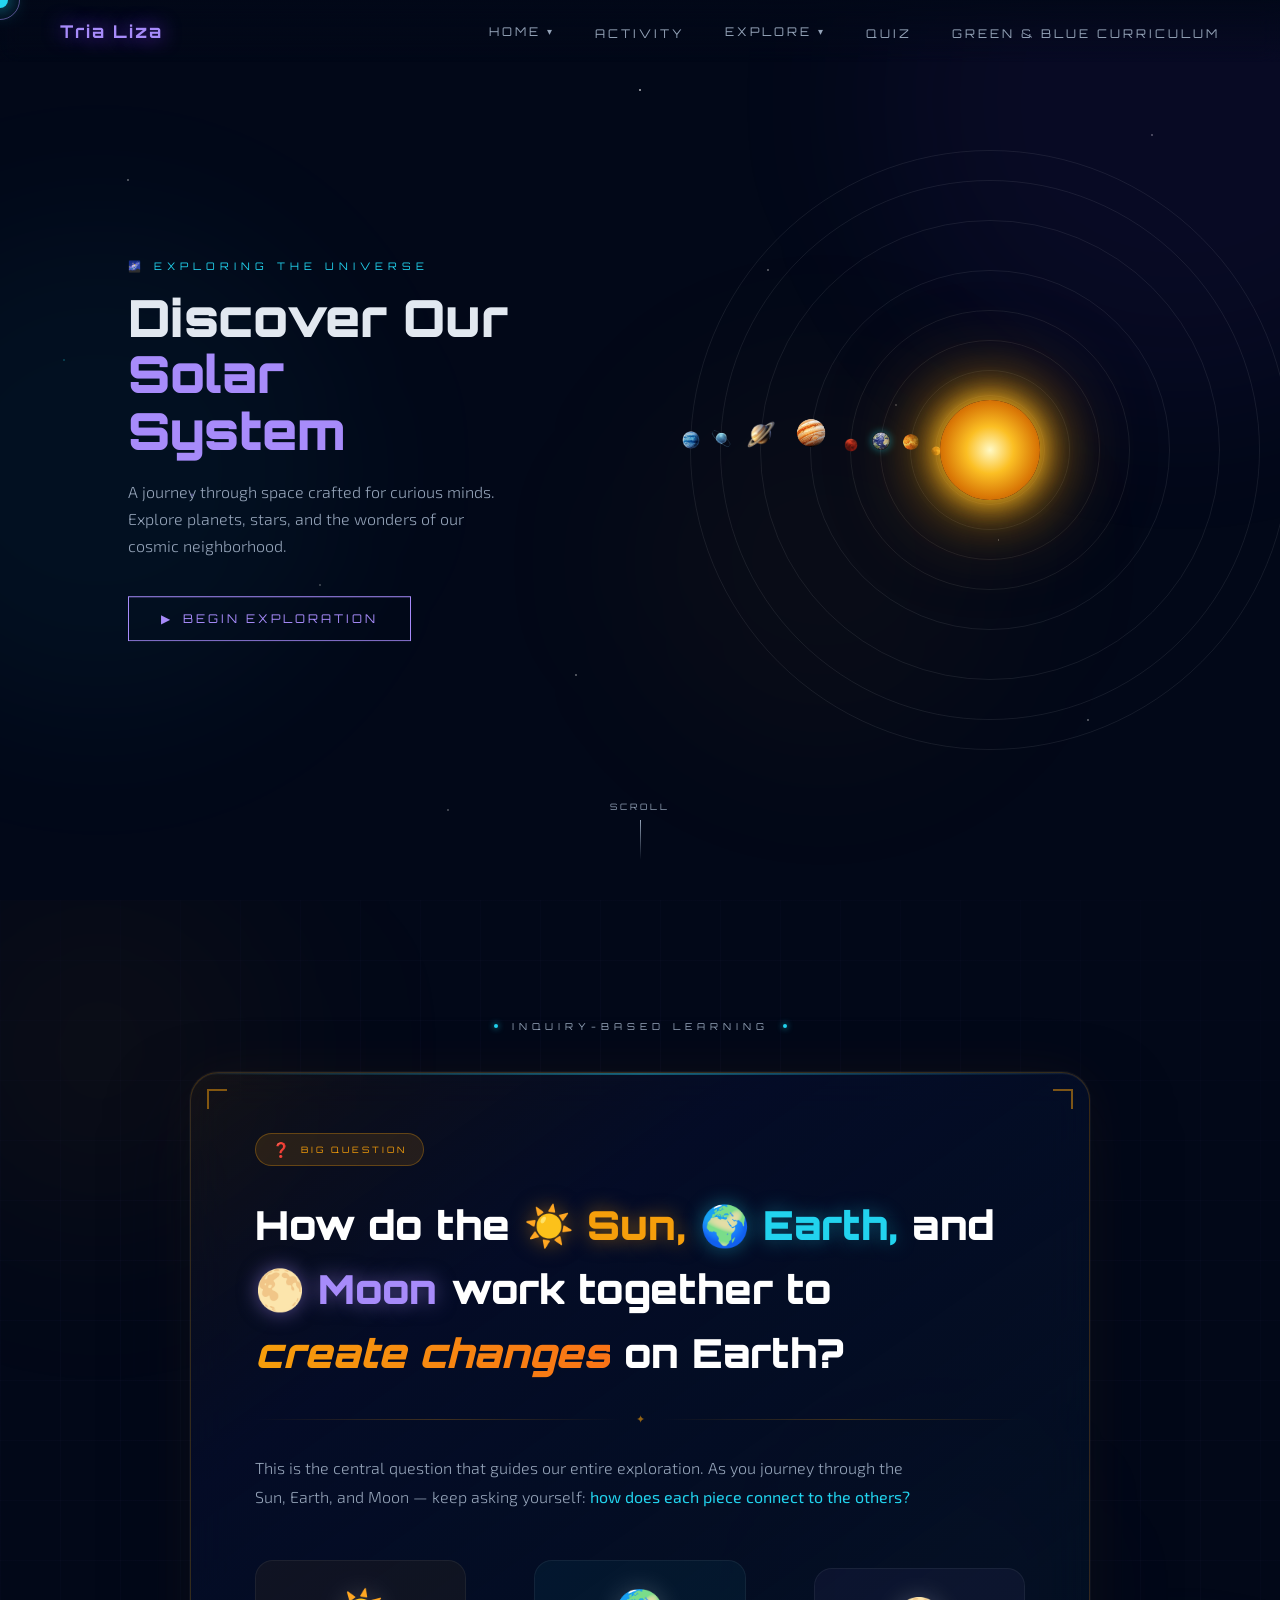
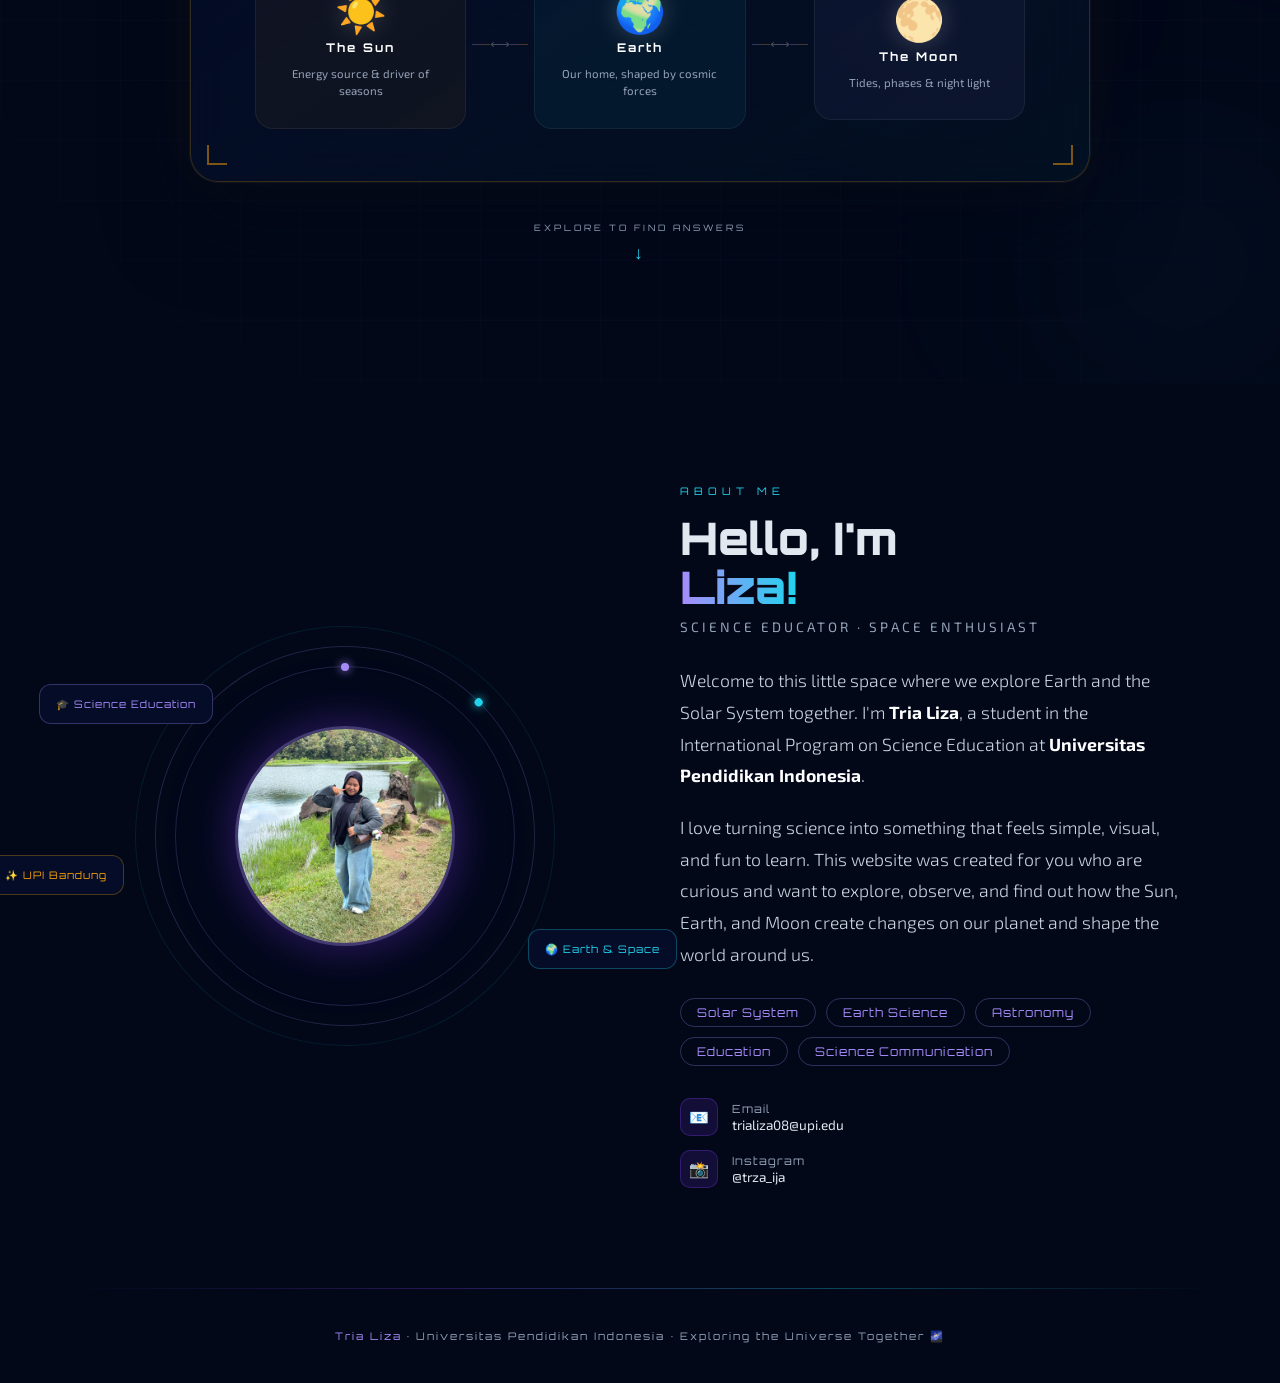
==== commit 5a359c74: "Update all" ====
--- a/index.html
+++ b/index.html
@@ -43,6 +43,7 @@
     </li>
 
     <li><a href="Activity.html">Quiz</a></li>
+    <li><a href="Green&Blue.html">Green & Blue Curriculum</a></li>
 
   </ul>
 </nav>
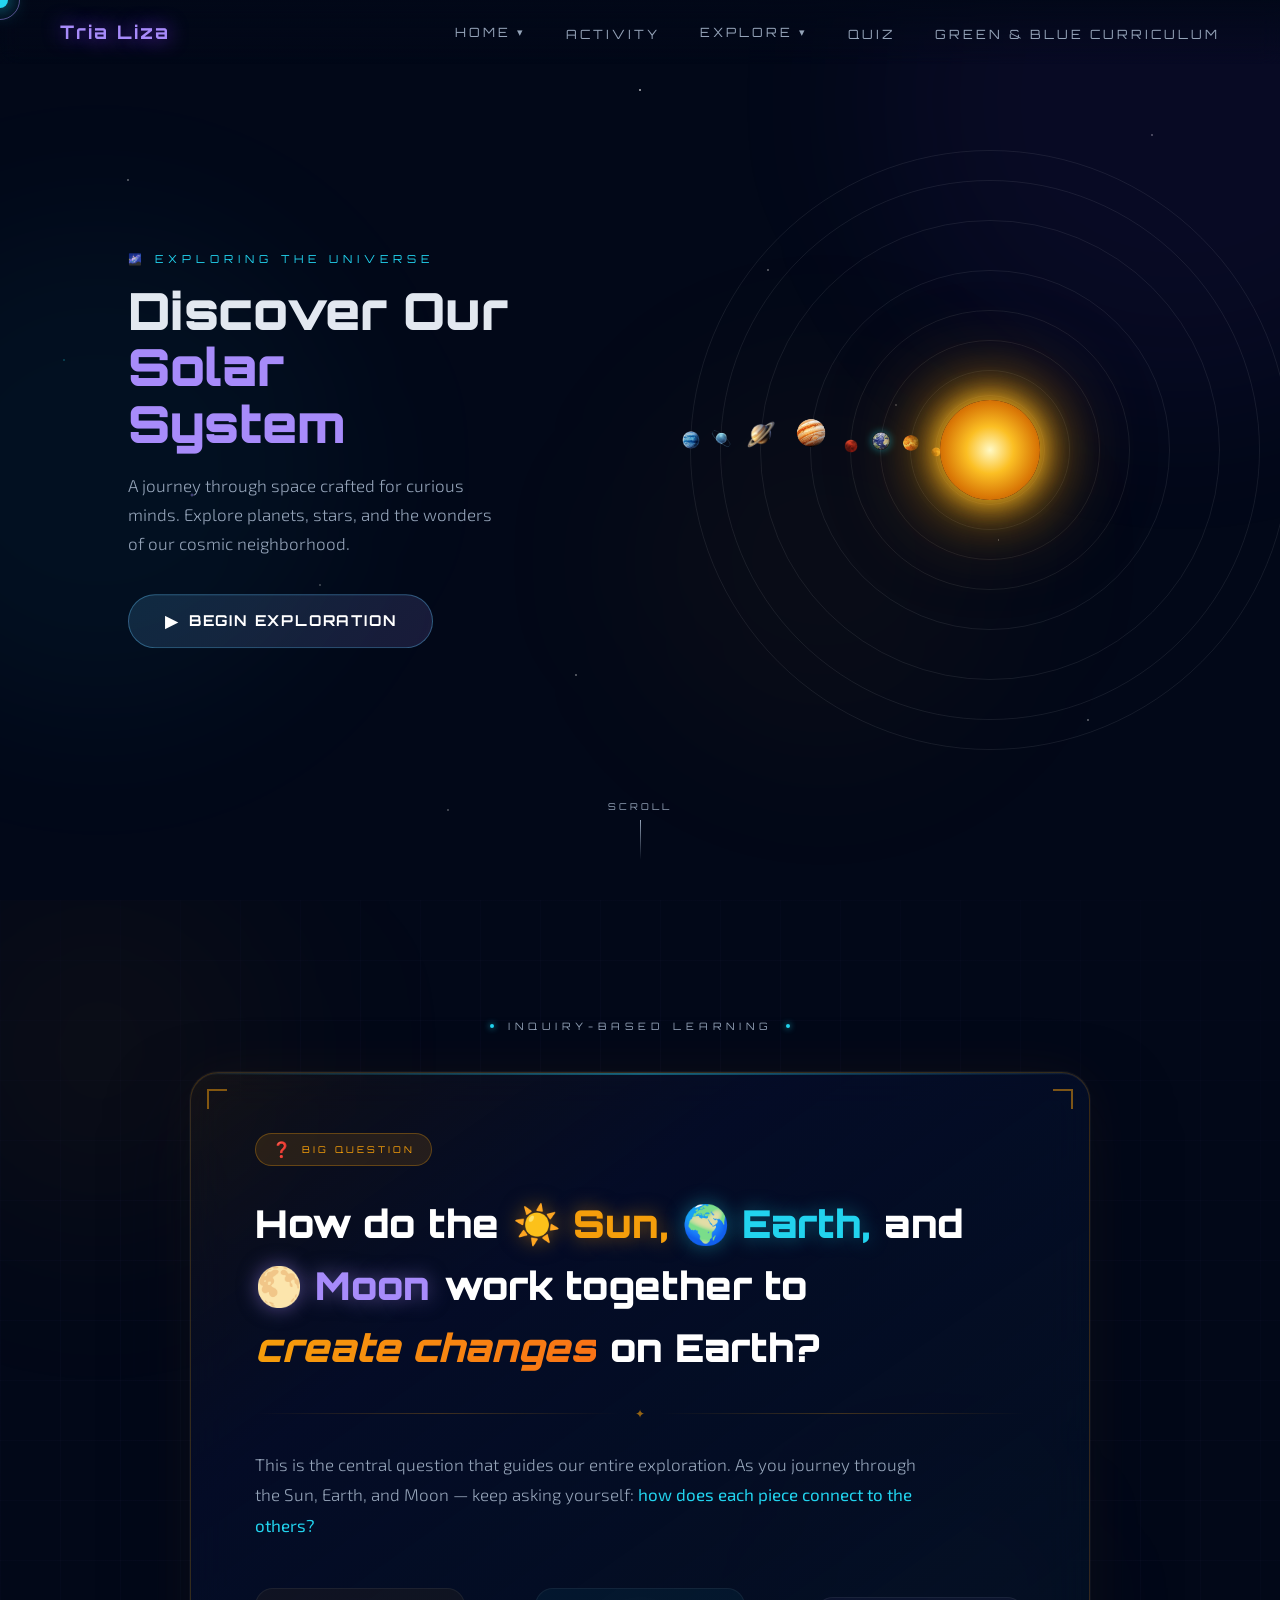
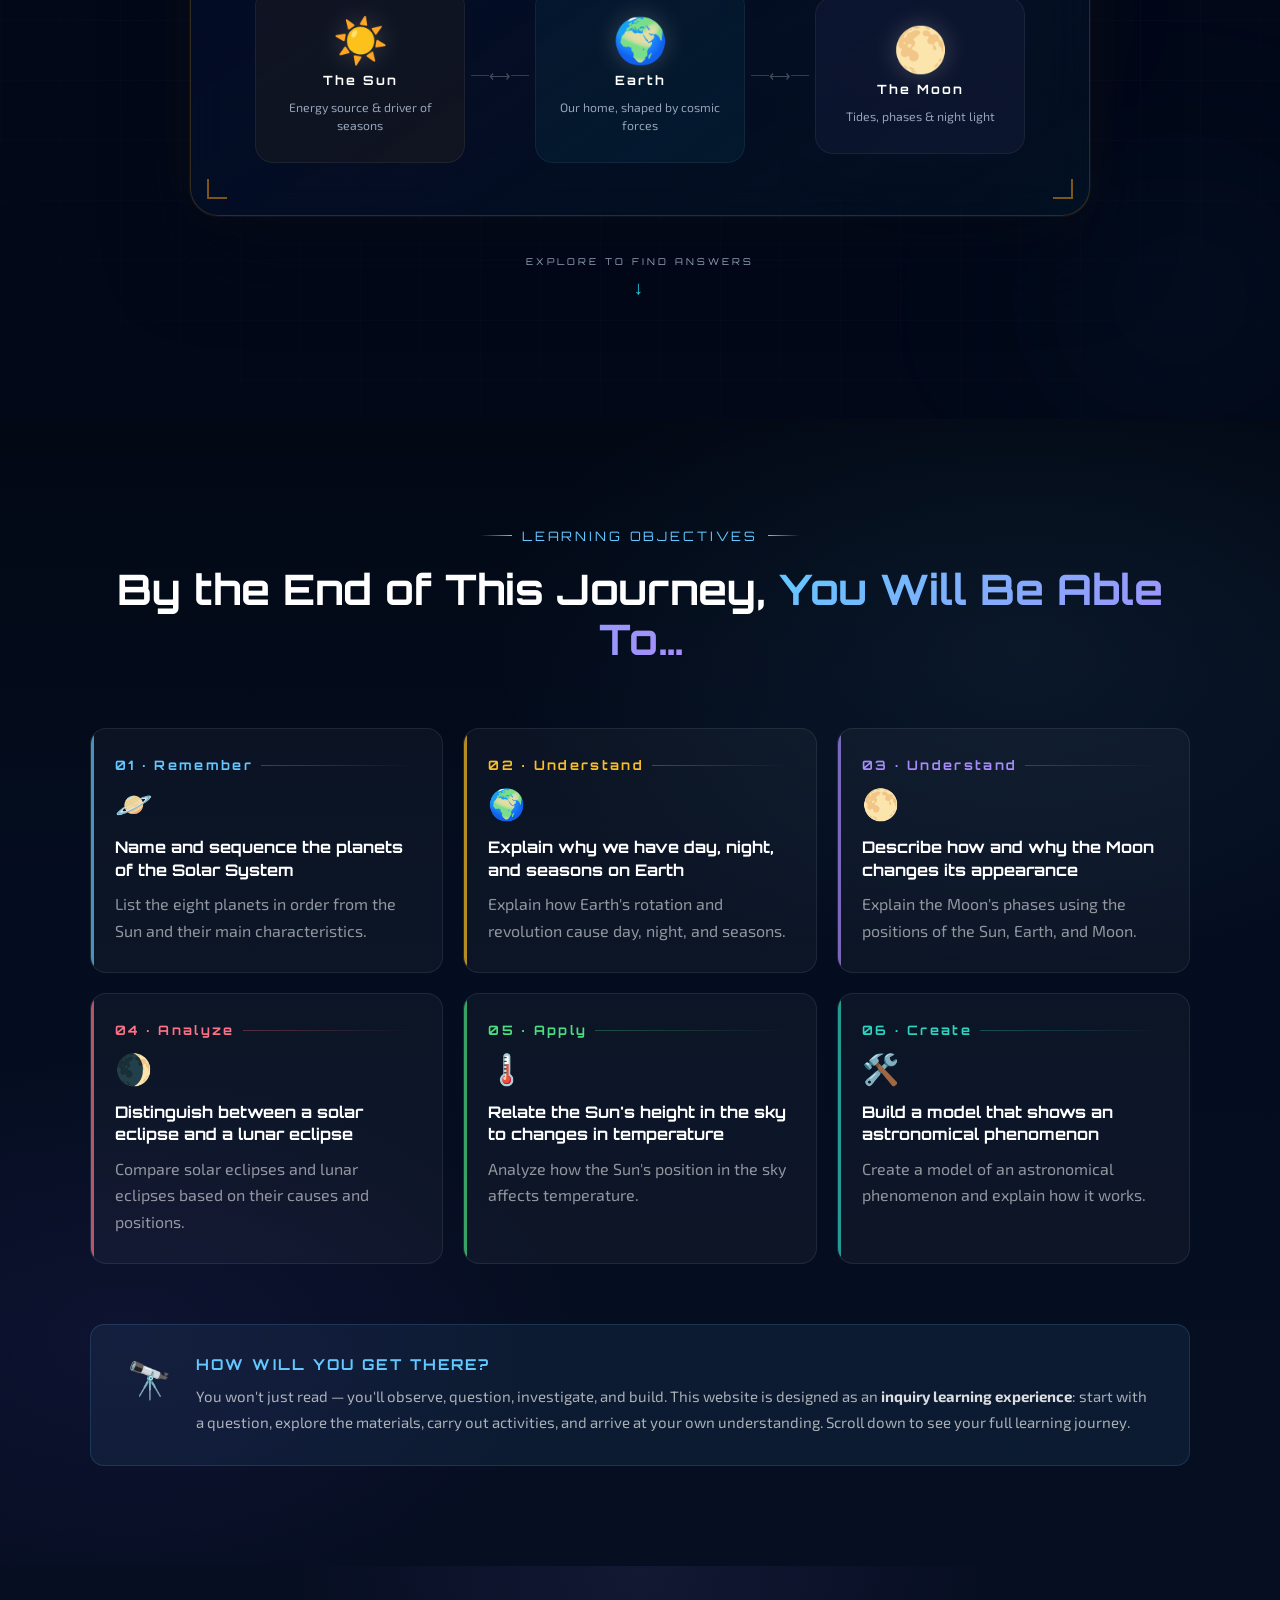
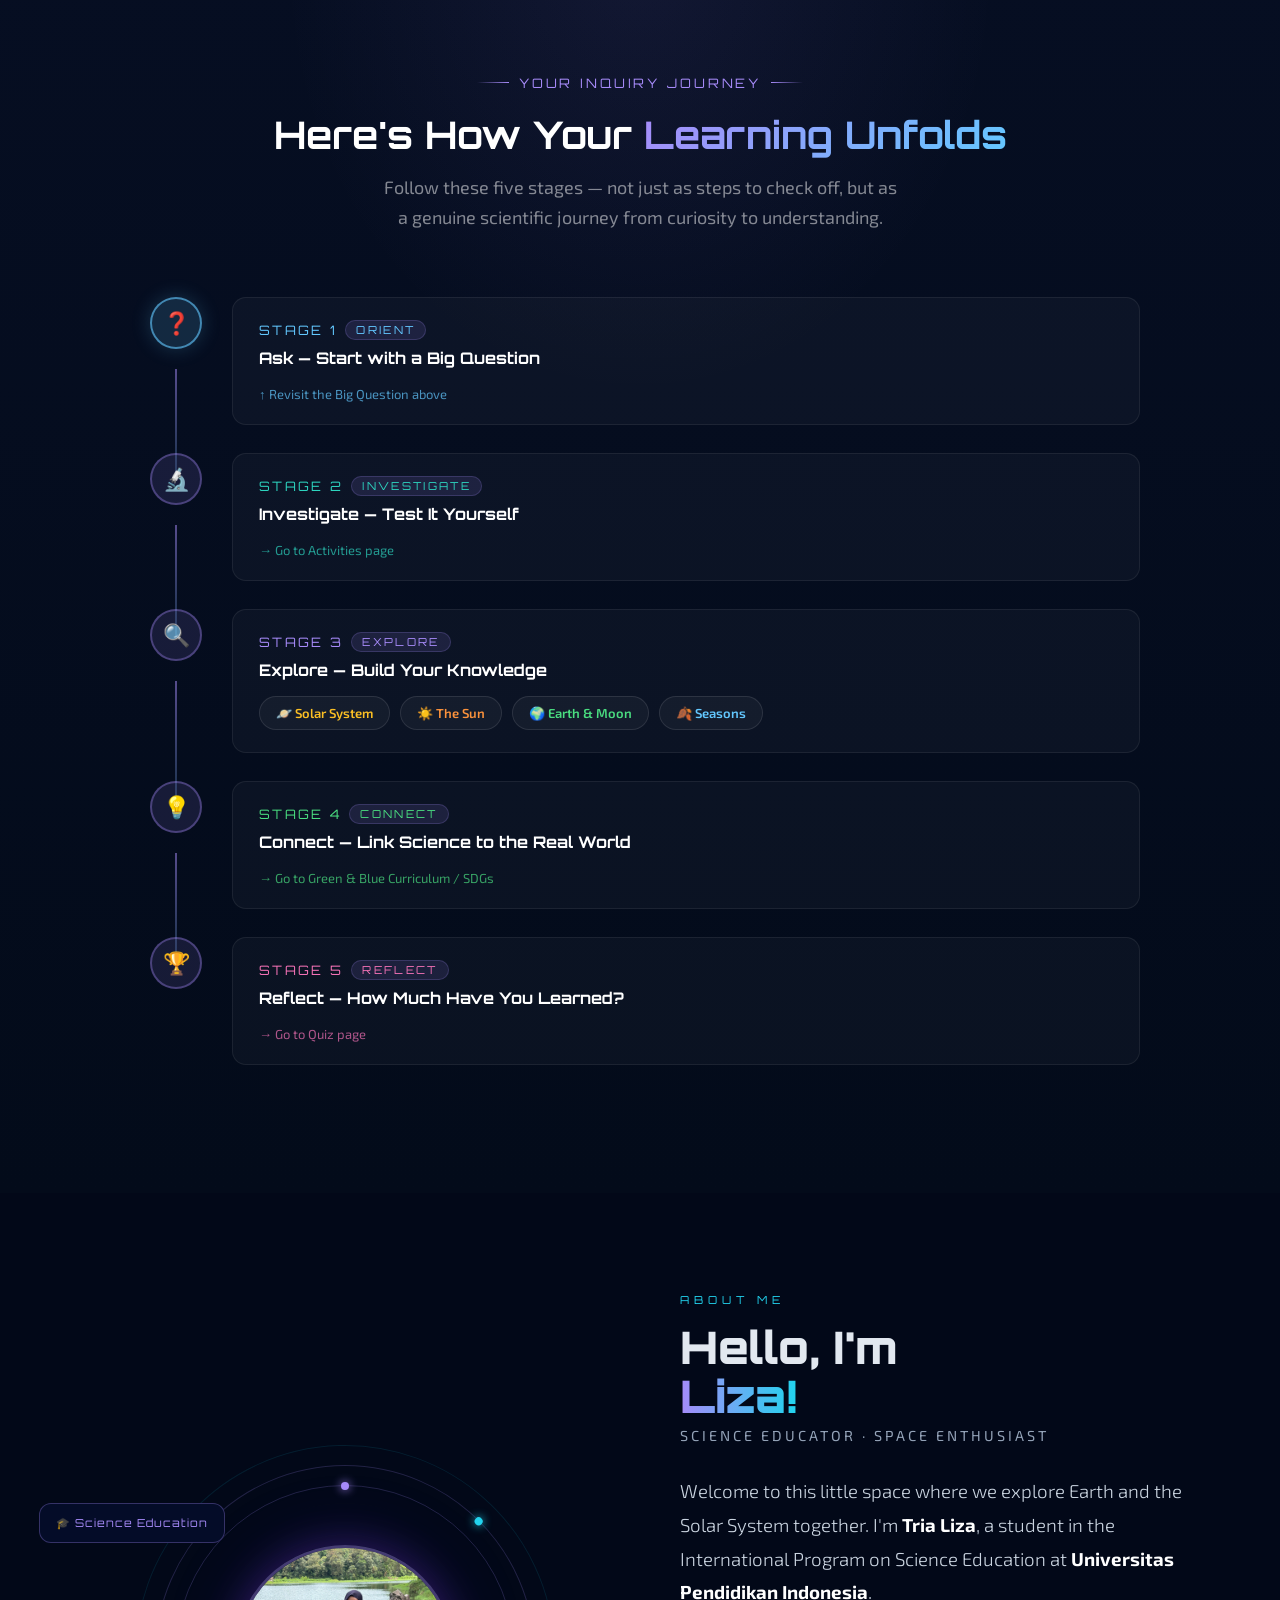
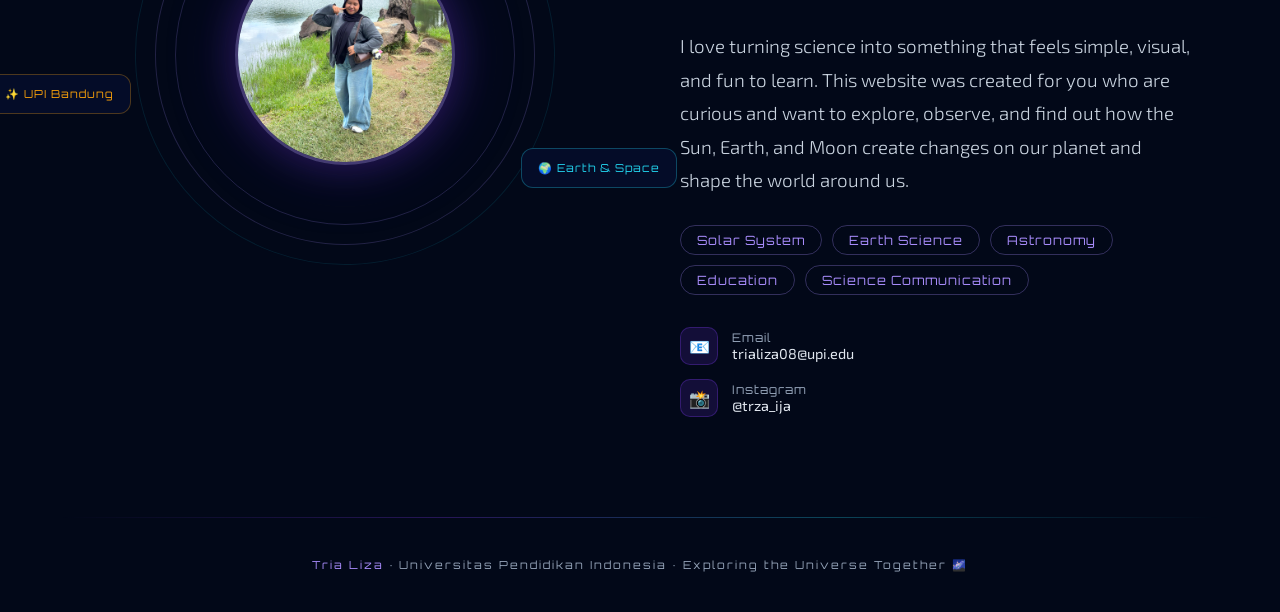
==== commit 06f379a8: "Update all" ====
--- a/index.html
+++ b/index.html
@@ -6,6 +6,552 @@
 <title>Tria Liza | Solar System Explorer</title>
 <link href="https://fonts.googleapis.com/css2?family=Orbitron:wght@400;700;900&family=Exo+2:ital,wght@0,300;0,400;0,600;1,300&display=swap" rel="stylesheet">
 <link rel="stylesheet" href="images/styles.css">
+
+<style>
+/* ═══════════════════════════════════════════
+   LEARNING OBJECTIVES SECTION
+═══════════════════════════════════════════ */
+html {
+  font-size: 17px; /* default browser = 16px, naikin jadi 17-18px */
+}
+#learning-objectives {
+  position: relative;
+  padding: 100px 40px;
+  overflow: hidden;
+  background: linear-gradient(180deg, #020814 0%, #040d1f 40%, #060e22 100%);
+}
+
+#learning-objectives::before {
+  content: '';
+  position: absolute;
+  inset: 0;
+  background:
+    radial-gradient(ellipse 60% 40% at 80% 20%, rgba(99,200,255,0.07) 0%, transparent 70%),
+    radial-gradient(ellipse 50% 35% at 10% 80%, rgba(130,90,255,0.07) 0%, transparent 70%);
+  pointer-events: none;
+}
+
+.lo-inner {
+  max-width: 1100px;
+  margin: 0 auto;
+  position: relative;
+  z-index: 1;
+}
+
+.lo-header {
+  text-align: center;
+  margin-bottom: 64px;
+}
+
+.lo-eyebrow {
+  display: inline-flex;
+  align-items: center;
+  gap: 10px;
+  font-family: 'Orbitron', sans-serif;
+  font-size: 13px;
+  letter-spacing: 0.22em;
+  color: #63c8ff;
+  text-transform: uppercase;
+  margin-bottom: 20px;
+}
+
+.lo-eyebrow::before,
+.lo-eyebrow::after {
+  content: '';
+  display: inline-block;
+  width: 32px;
+  height: 1px;
+  background: linear-gradient(90deg, transparent, #63c8ff);
+}
+.lo-eyebrow::after {
+  background: linear-gradient(90deg, #63c8ff, transparent);
+}
+
+.lo-title {
+  font-family: 'Orbitron', sans-serif;
+  font-size: clamp(28px, 4vw, 42px);
+  font-weight: 700;
+  color: #ffffff;
+  line-height: 1.2;
+  margin: 0 0 16px;
+}
+
+.lo-title span {
+  background: linear-gradient(135deg, #63c8ff, #a78bfa);
+  -webkit-background-clip: text;
+  -webkit-text-fill-color: transparent;
+  background-clip: text;
+}
+
+.lo-subtitle {
+  font-family: 'Exo 2', sans-serif;
+  font-size: 19px;
+  color: rgba(255,255,255,0.55);
+  max-width: 560px;
+  margin: 0 auto;
+  line-height: 1.7;
+}
+
+/* Objective cards grid */
+.lo-grid {
+  display: grid;
+  grid-template-columns: repeat(auto-fit, minmax(300px, 1fr));
+  gap: 20px;
+  margin-bottom: 60px;
+}
+
+.lo-card {
+  position: relative;
+  background: rgba(255,255,255,0.035);
+  border: 1px solid rgba(255,255,255,0.08);
+  border-radius: 16px;
+  padding: 28px 28px 28px 24px;
+  transition: transform 0.3s ease, border-color 0.3s ease, background 0.3s ease;
+  overflow: hidden;
+}
+
+.lo-card::before {
+  content: '';
+  position: absolute;
+  top: 0;
+  left: 0;
+  width: 3px;
+  height: 100%;
+  border-radius: 3px 0 0 3px;
+  background: var(--lo-accent, #63c8ff);
+  opacity: 0.7;
+}
+
+.lo-card:hover {
+  transform: translateY(-4px);
+  border-color: rgba(255,255,255,0.15);
+  background: rgba(255,255,255,0.055);
+}
+
+.lo-card-num {
+  font-family: 'Orbitron', sans-serif;
+  font-size: 13px;
+  font-weight: 700;
+  letter-spacing: 0.18em;
+  color: var(--lo-accent, #63c8ff);
+  margin-bottom: 12px;
+  display: flex;
+  align-items: center;
+  gap: 8px;
+}
+
+.lo-card-num::after {
+  content: '';
+  flex: 1;
+  height: 1px;
+  background: linear-gradient(90deg, var(--lo-accent, #63c8ff), transparent);
+  opacity: 0.3;
+}
+
+.lo-card-icon {
+  font-size: 30px;
+  margin-bottom: 14px;
+  display: block;
+}
+
+.lo-card-title {
+  font-family: 'Orbitron', sans-serif;
+  font-size: 16px;
+  font-weight: 700;
+  color: #ffffff;
+  margin: 0 0 10px;
+  line-height: 1.4;
+}
+
+.lo-card-desc {
+  font-family: 'Exo 2', sans-serif;
+  font-size: 16px;
+  color: rgba(255,255,255,0.55);
+  line-height: 1.65;
+  margin: 0;
+}
+
+/* color variants */
+.lo-card.c-blue  { --lo-accent: #63c8ff; }
+.lo-card.c-purple{ --lo-accent: #a78bfa; }
+.lo-card.c-green { --lo-accent: #4ade80; }
+.lo-card.c-amber { --lo-accent: #fbbf24; }
+.lo-card.c-coral { --lo-accent: #fb7185; }
+.lo-card.c-teal  { --lo-accent: #2dd4bf; }
+
+/* Outcomes bar */
+.lo-outcomes {
+  background: rgba(99,200,255,0.07);
+  border: 1px solid rgba(99,200,255,0.15);
+  border-radius: 14px;
+  padding: 30px 36px;
+  display: flex;
+  align-items: flex-start;
+  gap: 24px;
+}
+
+.lo-outcomes-icon {
+  font-size: 36px;
+  flex-shrink: 0;
+  margin-top: 2px;
+}
+
+.lo-outcomes-text h3 {
+  font-family: 'Orbitron', sans-serif;
+  font-size: 15px;
+  font-weight: 700;
+  letter-spacing: 0.14em;
+  color: #63c8ff;
+  margin: 0 0 10px;
+  text-transform: uppercase;
+}
+
+.lo-outcomes-text p {
+  font-family: 'Exo 2', sans-serif;
+  font-size: 15px;
+  color: rgba(255,255,255,0.65);
+  margin: 0;
+  line-height: 1.7;
+}
+
+/* ═══════════════════════════════════════════
+   LEARNING FLOW SECTION
+═══════════════════════════════════════════ */
+#learning-flow {
+  position: relative;
+  padding: 100px 40px;
+  background: linear-gradient(180deg, #060e22 0%, #030b1a 100%);
+  overflow: hidden;
+}
+
+#learning-flow::before {
+  content: '';
+  position: absolute;
+  inset: 0;
+  background:
+    radial-gradient(ellipse 40% 50% at 50% 0%, rgba(167,139,250,0.08) 0%, transparent 70%);
+  pointer-events: none;
+}
+
+.lf-inner {
+  max-width: 1000px;
+  margin: 0 auto;
+  position: relative;
+  z-index: 1;
+}
+
+.lf-header {
+  text-align: center;
+  margin-bottom: 64px;
+}
+
+.lf-eyebrow {
+  display: inline-flex;
+  align-items: center;
+  gap: 10px;
+  font-family: 'Orbitron', sans-serif;
+  font-size: 13px;
+  letter-spacing: 0.22em;
+  color: #a78bfa;
+  text-transform: uppercase;
+  margin-bottom: 20px;
+}
+
+.lf-eyebrow::before,
+.lf-eyebrow::after {
+  content: '';
+  display: inline-block;
+  width: 32px;
+  height: 1px;
+  background: linear-gradient(90deg, transparent, #a78bfa);
+}
+.lf-eyebrow::after {
+  background: linear-gradient(90deg, #a78bfa, transparent);
+}
+
+.lf-title {
+  font-family: 'Orbitron', sans-serif;
+  font-size: clamp(24px, 3.5vw, 38px);
+  font-weight: 700;
+  color: #ffffff;
+  margin: 0 0 14px;
+}
+
+.lf-title span {
+  background: linear-gradient(135deg, #a78bfa, #63c8ff);
+  -webkit-background-clip: text;
+  -webkit-text-fill-color: transparent;
+  background-clip: text;
+}
+
+.lf-subtitle {
+  font-family: 'Exo 2', sans-serif;
+  font-size: 18px;
+  color: rgba(255,255,255,0.5);
+  max-width: 520px;
+  margin: 0 auto;
+  line-height: 1.7;
+}
+
+/* Flow steps */
+.lf-steps {
+  display: flex;
+  flex-direction: column;
+  gap: 0;
+}
+
+.lf-step {
+  display: flex;
+  align-items: stretch;
+  gap: 0;
+  position: relative;
+}
+
+/* Connector line between steps */
+.lf-step:not(:last-child) .lf-step-line {
+  width: 2px;
+  background: linear-gradient(180deg, rgba(167,139,250,0.5), rgba(99,200,255,0.2));
+  position: absolute;
+  left: 35px;
+  top: 72px;
+  bottom: -28px;
+  z-index: 0;
+}
+
+.lf-step-left {
+  display: flex;
+  flex-direction: column;
+  align-items: center;
+  width: 72px;
+  flex-shrink: 0;
+  position: relative;
+  z-index: 1;
+}
+
+.lf-step-node {
+  width: 52px;
+  height: 52px;
+  border-radius: 50%;
+  background: rgba(167,139,250,0.12);
+  border: 2px solid rgba(167,139,250,0.35);
+  display: flex;
+  align-items: center;
+  justify-content: center;
+  font-size: 22px;
+  flex-shrink: 0;
+  transition: transform 0.3s ease, border-color 0.3s ease;
+  position: relative;
+  z-index: 2;
+}
+
+.lf-step-node.active {
+  background: rgba(99,200,255,0.15);
+  border-color: rgba(99,200,255,0.6);
+  box-shadow: 0 0 20px rgba(99,200,255,0.2);
+}
+
+.lf-step-body {
+  flex: 1;
+  background: rgba(255,255,255,0.03);
+  border: 1px solid rgba(255,255,255,0.07);
+  border-radius: 14px;
+  padding: 22px 26px;
+  margin-bottom: 28px;
+  margin-left: 20px;
+  transition: border-color 0.3s ease, background 0.3s ease;
+  text-decoration: none;
+  display: block;
+}
+
+.lf-step-body:hover {
+  border-color: rgba(167,139,250,0.3);
+  background: rgba(255,255,255,0.05);
+  transform: translateX(4px);
+}
+
+.lf-step-tag {
+  font-family: 'Orbitron', sans-serif;
+  font-size: 13px;
+  letter-spacing: 0.18em;
+  color: var(--step-color, #a78bfa);
+  text-transform: uppercase;
+  margin-bottom: 8px;
+  display: flex;
+  align-items: center;
+  gap: 8px;
+}
+
+.lf-step-tag::after {
+  content: attr(data-tag);
+  background: rgba(167,139,250,0.12);
+  color: var(--step-color, #a78bfa);
+  font-size: 11px;
+  padding: 2px 10px;
+  border-radius: 20px;
+  border: 1px solid rgba(167,139,250,0.2);
+}
+
+.lf-step-title {
+  font-family: 'Orbitron', sans-serif;
+  font-size: 16px;
+  font-weight: 700;
+  color: #ffffff;
+  margin: 0 0 6px;
+}
+
+.lf-step-desc {
+  font-family: 'Exo 2', sans-serif;
+  font-size: 15px;
+  color: rgba(255,255,255,0.5);
+  margin: 0;
+  line-height: 1.6;
+}
+
+.lf-step-link-hint {
+  display: inline-flex;
+  align-items: center;
+  gap: 6px;
+  font-family: 'Exo 2', sans-serif;
+  font-size: 13px;
+  color: var(--step-color, #a78bfa);
+  margin-top: 12px;
+  opacity: 0.7;
+  transition: opacity 0.2s;
+}
+
+.lf-step-body:hover .lf-step-link-hint {
+  opacity: 1;
+}
+
+/* Quick nav bar */
+.lf-quicknav {
+  margin-top: 56px;
+  display: flex;
+  flex-wrap: wrap;
+  gap: 12px;
+  justify-content: center;
+}
+
+.lf-nav-btn {
+  display: inline-flex;
+  align-items: center;
+  gap: 8px;
+  font-family: 'Exo 2', sans-serif;
+  font-size: 13px;
+  font-weight: 600;
+  color: rgba(255,255,255,0.75);
+  background: rgba(255,255,255,0.05);
+  border: 1px solid rgba(255,255,255,0.1);
+  border-radius: 100px;
+  padding: 10px 20px;
+  text-decoration: none;
+  transition: all 0.25s ease;
+  cursor: pointer;
+}
+
+.lf-nav-btn:hover {
+  color: #ffffff;
+  background: rgba(255,255,255,0.09);
+  border-color: rgba(255,255,255,0.22);
+  transform: translateY(-2px);
+}
+
+.lf-nav-btn span {
+  font-size: 16px;
+}
+
+/* ═══════════════════════════════════════════
+   EXPLORE CHIPS inside lf-multi step
+═══════════════════════════════════════════ */
+.lf-multi { cursor: default; }
+.lf-multi:hover { transform: none; }
+
+.lf-explore-links {
+  display: flex;
+  flex-wrap: wrap;
+  gap: 10px;
+  margin-top: 16px;
+}
+
+.lf-explore-chip {
+  display: inline-flex;
+  align-items: center;
+  gap: 7px;
+  font-family: 'Exo 2', sans-serif;
+  font-size: 13px;
+  font-weight: 600;
+  color: var(--ec, #a78bfa);
+  background: rgba(255,255,255,0.04);
+  border: 1px solid rgba(255,255,255,0.1);
+  border-radius: 100px;
+  padding: 8px 16px;
+  text-decoration: none;
+  transition: all 0.25s ease;
+}
+
+.lf-explore-chip:hover {
+  background: rgba(255,255,255,0.08);
+  border-color: var(--ec, #a78bfa);
+  color: #ffffff;
+  transform: translateY(-2px);
+}
+
+/* ═══════════════════════════════════════════
+   HERO CTA BUTTON
+═══════════════════════════════════════════ */
+.hero-cta {
+  display: inline-flex;
+  align-items: center;
+  gap: 10px;
+  padding: 16px 36px;
+  background: linear-gradient(135deg, rgba(99,200,255,0.15), rgba(167,139,250,0.15));
+  border: 1px solid rgba(99,200,255,0.35);
+  border-radius: 100px;
+  font-family: 'Orbitron', sans-serif;
+  font-size: 15px;
+  font-weight: 700;
+  letter-spacing: 0.12em;
+  color: #ffffff;
+  text-decoration: none;
+  cursor: pointer;
+  transition: all 0.3s ease;
+  position: relative;
+  overflow: hidden;
+  text-transform: uppercase;
+}
+
+.hero-cta::before {
+  content: '';
+  position: absolute;
+  inset: 0;
+  background: linear-gradient(135deg, rgba(99,200,255,0.2), rgba(167,139,250,0.2));
+  opacity: 0;
+  transition: opacity 0.3s ease;
+}
+
+.hero-cta:hover {
+  transform: translateY(-3px);
+  border-color: rgba(99,200,255,0.6);
+  box-shadow: 0 12px 40px rgba(99,200,255,0.2);
+  color: #ffffff;
+}
+
+.hero-cta:hover::before { opacity: 1; }
+
+.hero-cta:active {
+  transform: translateY(-1px);
+  box-shadow: 0 6px 20px rgba(99,200,255,0.15);
+}
+
+.hero-cta span {
+  position: relative;
+  z-index: 1;
+  font-size: 16px;
+}
+
+/* Smooth scroll utility */
+html { scroll-behavior: smooth; }
+</style>
 </head>
 <body>
 
@@ -54,7 +600,8 @@
     <div class="hero-eyebrow">🌌 Exploring The Universe</div>
     <h1 class="hero-title">Discover Our <span>Solar System</span></h1>
     <p class="hero-sub">A journey through space crafted for curious minds. Explore planets, stars, and the wonders of our cosmic neighborhood.</p>
-    <a href="#planets" class="hero-cta">
+    <!-- ↓ NOW LINKS TO LEARNING OBJECTIVES ↓ -->
+    <a href="#learning-objectives" class="hero-cta" onclick="document.getElementById('learning-objectives').scrollIntoView({behavior:'smooth'}); return false;">
       <span>▶</span> Begin Exploration
     </a>
   </div>
@@ -130,49 +677,35 @@
   <div class="scroll-hint">SCROLL</div>
 </section>
 
-<!-- ═══════════════════════════════════════════════════════
-     BIG QUESTION SECTION — Paste this AFTER the #home section
-     and BEFORE the #about section in your index.html
-     ═══════════════════════════════════════════════════════ -->
-
+
+<!-- ═══════════════════════════════════════════
+     BIG QUESTION SECTION
+═══════════════════════════════════════════ -->
 <section id="big-question">
-
-  <!-- Floating decorative orbs -->
   <div class="bq-orb bq-orb-1"></div>
   <div class="bq-orb bq-orb-2"></div>
   <div class="bq-orb bq-orb-3"></div>
-
-  <!-- Grid lines texture -->
   <div class="bq-grid"></div>
 
   <div class="bq-inner">
-
-    <!-- Top eyebrow label -->
     <div class="bq-eyebrow">
       <span class="bq-dot"></span>
       <span>Inquiry-Based Learning</span>
       <span class="bq-dot"></span>
     </div>
 
-    <!-- Main question card -->
     <div class="bq-card">
-
-      <!-- Corner decorators -->
       <div class="bq-corner bq-corner-tl"></div>
       <div class="bq-corner bq-corner-tr"></div>
       <div class="bq-corner bq-corner-bl"></div>
       <div class="bq-corner bq-corner-br"></div>
-
-      <!-- Scan line effect -->
       <div class="bq-scanline"></div>
 
-      <!-- Label chip -->
       <div class="bq-chip">
         <span class="bq-chip-icon">❓</span>
         BIG QUESTION
       </div>
 
-      <!-- The question text -->
       <h2 class="bq-question">
         <span class="bq-word" style="--i:0">How do the</span>
         <span class="bq-word bq-sun" style="--i:1">☀️ Sun,</span>
@@ -184,21 +717,18 @@
         <span class="bq-word" style="--i:7">on Earth?</span>
       </h2>
 
-      <!-- Divider line -->
       <div class="bq-divider">
         <span class="bq-divider-line"></span>
         <span class="bq-divider-gem">✦</span>
         <span class="bq-divider-line"></span>
       </div>
 
-      <!-- Sub-text -->
       <p class="bq-sub">
         This is the central question that guides our entire exploration.
         As you journey through the Sun, Earth, and Moon — keep asking yourself:
         <em>how does each piece connect to the others?</em>
       </p>
 
-      <!-- Three pillars -->
       <div class="bq-pillars">
         <div class="bq-pillar bq-pillar-sun">
           <div class="bq-pillar-icon">☀️</div>
@@ -226,17 +756,173 @@
           <div class="bq-pillar-desc">Tides, phases &amp; night light</div>
         </div>
       </div>
-
-    </div><!-- /bq-card -->
-
-    <!-- Scroll cue -->
+    </div>
+
     <div class="bq-scroll-cue">
       <span>Explore to find answers</span>
       <div class="bq-arrow-down">↓</div>
     </div>
-
-  </div><!-- /bq-inner -->
+  </div>
 </section>
+
+
+<!-- ═══════════════════════════════════════════
+     LEARNING OBJECTIVES SECTION
+═══════════════════════════════════════════ -->
+<section id="learning-objectives">
+  <div class="lo-inner">
+
+    <div class="lo-header">
+      <div class="lo-eyebrow">Learning Objectives</div>
+      <h2 class="lo-title">By the End of This Journey, <span>You Will Be Able To…</span></h2>
+    </div>
+
+    <div class="lo-grid">
+
+      <div class="lo-card c-blue">
+        <div class="lo-card-num">01 · Remember</div>
+        <span class="lo-card-icon">🪐</span>
+        <h3 class="lo-card-title">Name and sequence the planets of the Solar System</h3>
+        <p class="lo-card-desc">List the eight planets in order from the Sun and their main characteristics.</p>
+      </div>
+
+      <div class="lo-card c-amber">
+        <div class="lo-card-num">02 · Understand</div>
+        <span class="lo-card-icon">🌍</span>
+        <h3 class="lo-card-title">Explain why we have day, night, and seasons on Earth</h3>
+        <p class="lo-card-desc">Explain how Earth's rotation and revolution cause day, night, and seasons.</p>
+      </div>
+
+      <div class="lo-card c-purple">
+        <div class="lo-card-num">03 · Understand</div>
+        <span class="lo-card-icon">🌕</span>
+        <h3 class="lo-card-title">Describe how and why the Moon changes its appearance</h3>
+        <p class="lo-card-desc">Explain the Moon's phases using the positions of the Sun, Earth, and Moon.</p>
+      </div>
+
+      <div class="lo-card c-coral">
+        <div class="lo-card-num">04 · Analyze</div>
+        <span class="lo-card-icon">🌒</span>
+        <h3 class="lo-card-title">Distinguish between a solar eclipse and a lunar eclipse</h3>
+        <p class="lo-card-desc">Compare solar eclipses and lunar eclipses based on their causes and positions.</p>
+      </div>
+
+      <div class="lo-card c-green">
+        <div class="lo-card-num">05 · Apply</div>
+        <span class="lo-card-icon">🌡️</span>
+        <h3 class="lo-card-title">Relate the Sun's height in the sky to changes in temperature</h3>
+        <p class="lo-card-desc">Analyze how the Sun's position in the sky affects temperature.</p>
+      </div>
+
+      <div class="lo-card c-teal">
+        <div class="lo-card-num">06 · Create</div>
+        <span class="lo-card-icon">🛠️</span>
+        <h3 class="lo-card-title">Build a model that shows an astronomical phenomenon</h3>
+        <p class="lo-card-desc">Create a model of an astronomical phenomenon and explain how it works.</p>
+      </div>
+
+    </div>
+
+    <!-- Inquiry nudge — transition into the journey section -->
+    <div class="lo-outcomes">
+      <div class="lo-outcomes-icon">🔭</div>
+      <div class="lo-outcomes-text">
+        <h3>How will you get there?</h3>
+        <p>You won't just read — you'll observe, question, investigate, and build. This website is designed as an <strong style="color:rgba(255,255,255,0.85)">inquiry learning experience</strong>: start with a question, explore the materials, carry out activities, and arrive at your own understanding. Scroll down to see your full learning journey.</p>
+      </div>
+    </div>
+
+  </div>
+</section>
+
+
+<!-- ═══════════════════════════════════════════
+     INQUIRY JOURNEY SECTION
+═══════════════════════════════════════════ -->
+<section id="learning-flow">
+  <div class="lf-inner">
+
+    <div class="lf-header">
+      <div class="lf-eyebrow">Your Inquiry Journey</div>
+      <h2 class="lf-title">Here's How Your <span>Learning Unfolds</span></h2>
+      <p class="lf-subtitle">Follow these five stages — not just as steps to check off, but as a genuine scientific journey from curiosity to understanding.</p>
+    </div>
+
+    <div class="lf-steps">
+
+      <!-- Stage 1: Orient -->
+      <div class="lf-step">
+        <div class="lf-step-line"></div>
+        <div class="lf-step-left">
+          <div class="lf-step-node active">❓</div>
+        </div>
+        <a href="#big-question" class="lf-step-body" style="--step-color:#63c8ff;" onclick="document.getElementById('big-question').scrollIntoView({behavior:'smooth'}); return false;">
+          <div class="lf-step-tag" data-tag="Orient">Stage 1</div>
+          <div class="lf-step-title">Ask — Start with a Big Question</div>
+          <div class="lf-step-link-hint">↑ Revisit the Big Question above</div>
+        </a>
+      </div>
+
+      <!-- Stage 2: Investigate -->
+      <div class="lf-step">
+        <div class="lf-step-line"></div>
+        <div class="lf-step-left">
+          <div class="lf-step-node">🔬</div>
+        </div>
+        <a href="investigation.html" class="lf-step-body" style="--step-color:#2dd4bf;">
+          <div class="lf-step-tag" data-tag="Investigate">Stage 2</div>
+          <div class="lf-step-title">Investigate — Test It Yourself</div>
+          <div class="lf-step-link-hint">→ Go to Activities page</div>
+        </a>
+      </div>
+
+      <!-- Stage 3: Explore -->
+      <div class="lf-step">
+        <div class="lf-step-line"></div>
+        <div class="lf-step-left">
+          <div class="lf-step-node">🔍</div>
+        </div>
+        <div class="lf-step-body lf-multi" style="--step-color:#a78bfa; cursor:default;">
+          <div class="lf-step-tag" data-tag="Explore">Stage 3</div>
+          <div class="lf-step-title">Explore — Build Your Knowledge</div>
+          <div class="lf-explore-links">
+            <a href="solarsystem.html" class="lf-explore-chip" style="--ec:#fbbf24;">🪐 Solar System</a>
+            <a href="sun.html" class="lf-explore-chip" style="--ec:#fb923c;">☀️ The Sun</a>
+            <a href="earth&moon.html" class="lf-explore-chip" style="--ec:#4ade80;">🌍 Earth &amp; Moon</a>
+            <a href="seasons.html" class="lf-explore-chip" style="--ec:#63c8ff;">🍂 Seasons</a>
+          </div>
+        </div>
+      </div>
+
+      <!-- Stage 4: Reflect & Connect -->
+      <div class="lf-step">
+        <div class="lf-step-line"></div>
+        <div class="lf-step-left">
+          <div class="lf-step-node">💡</div>
+        </div>
+        <a href="SDGs.html" class="lf-step-body" style="--step-color:#4ade80;">
+          <div class="lf-step-tag" data-tag="Connect">Stage 4</div>
+          <div class="lf-step-title">Connect — Link Science to the Real World</div>
+          <div class="lf-step-link-hint">→ Go to Green &amp; Blue Curriculum / SDGs</div>
+        </a>
+      </div>
+
+      <!-- Stage 5: Reflect -->
+      <div class="lf-step">
+        <div class="lf-step-left">
+          <div class="lf-step-node">🏆</div>
+        </div>
+        <a href="Activity.html" class="lf-step-body" style="--step-color:#f472b6;">
+          <div class="lf-step-tag" data-tag="Reflect">Stage 5</div>
+          <div class="lf-step-title">Reflect — How Much Have You Learned?</div>
+          <div class="lf-step-link-hint">→ Go to Quiz page</div>
+        </a>
+      </div>
+
+    </div>
+    
+</section>
+
 
 <!-- ABOUT ME -->
 <section id="about">
--- a/images/styles.css
+++ b/images/styles.css
@@ -540,7 +540,7 @@
 /* ─── QUESTION TEXT ─── */
 .bq-question {
   font-family: 'Orbitron', sans-serif;
-  font-size: clamp(1.5rem, 3.5vw, 2.5rem);
+  font-size: clamp(1.5rem, 3.0vw, 2.5rem);
   font-weight: 900;
   line-height: 1.35;
   color: white;
